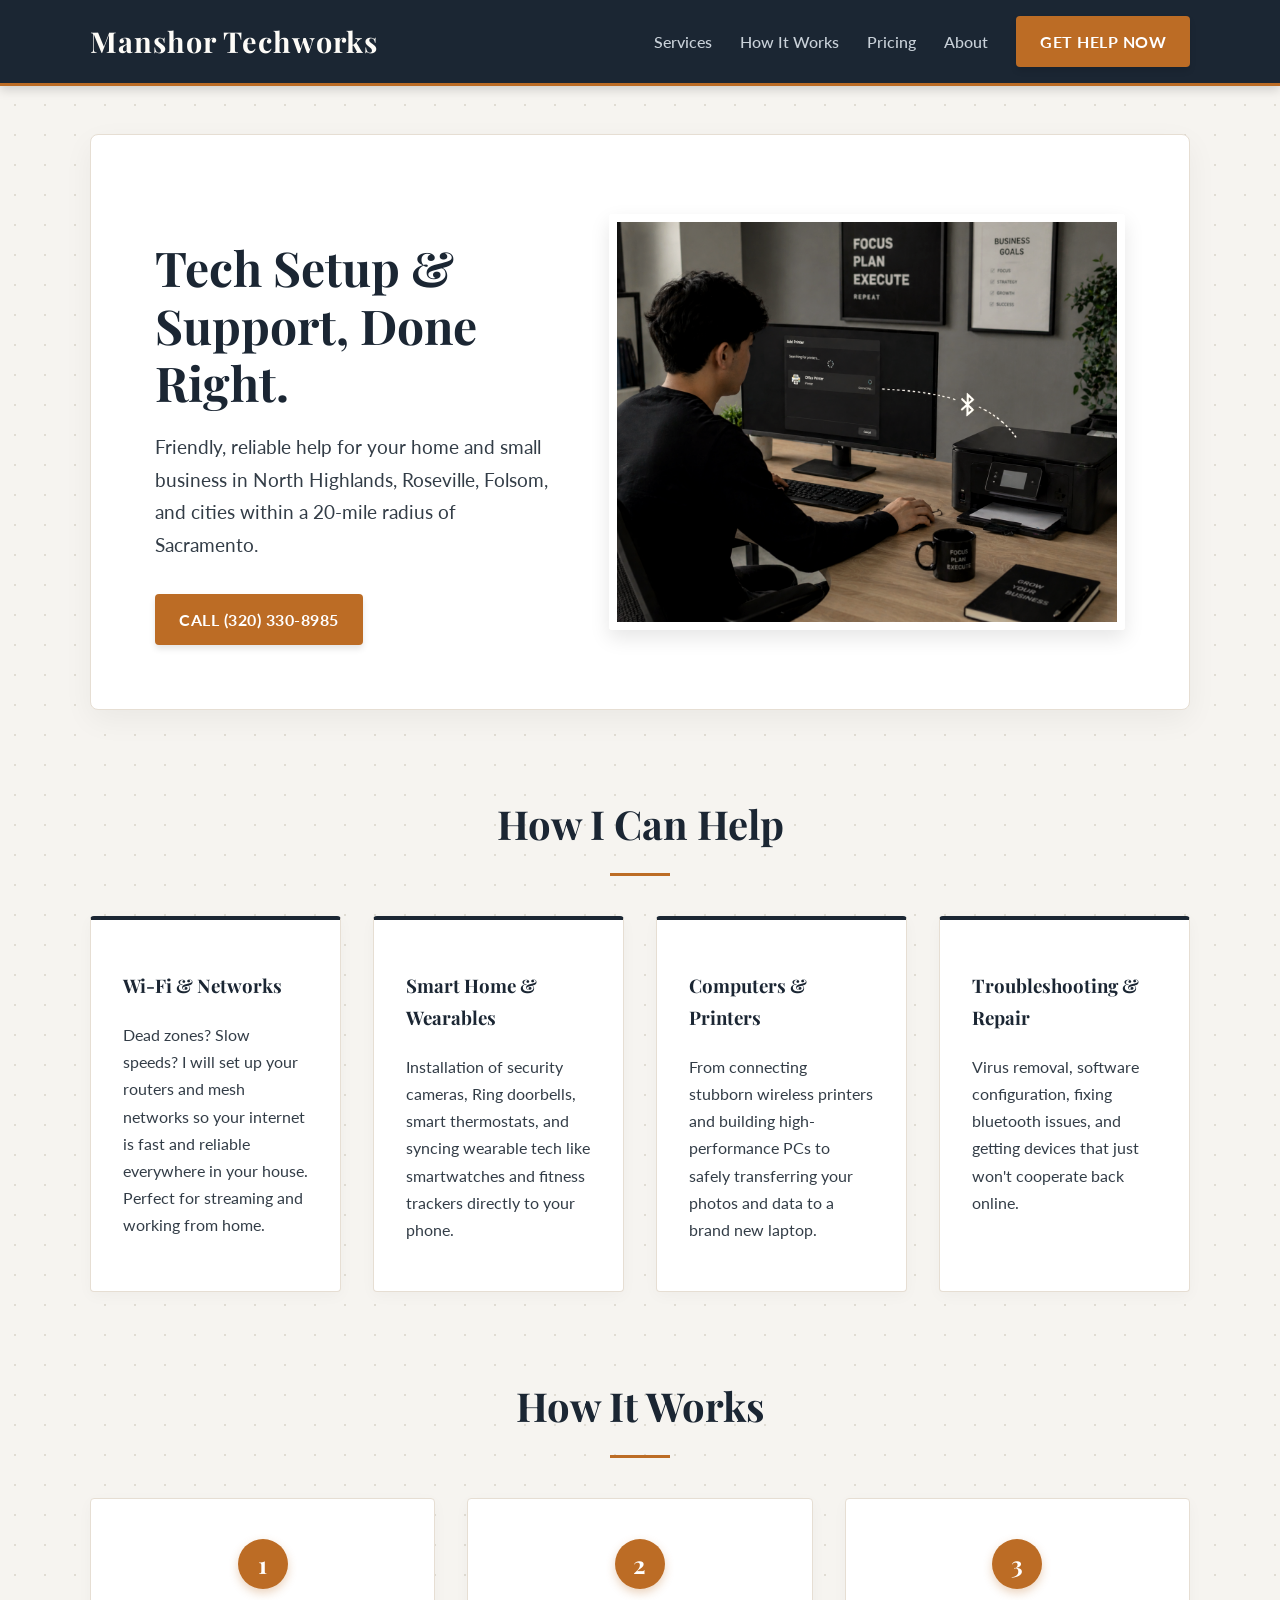
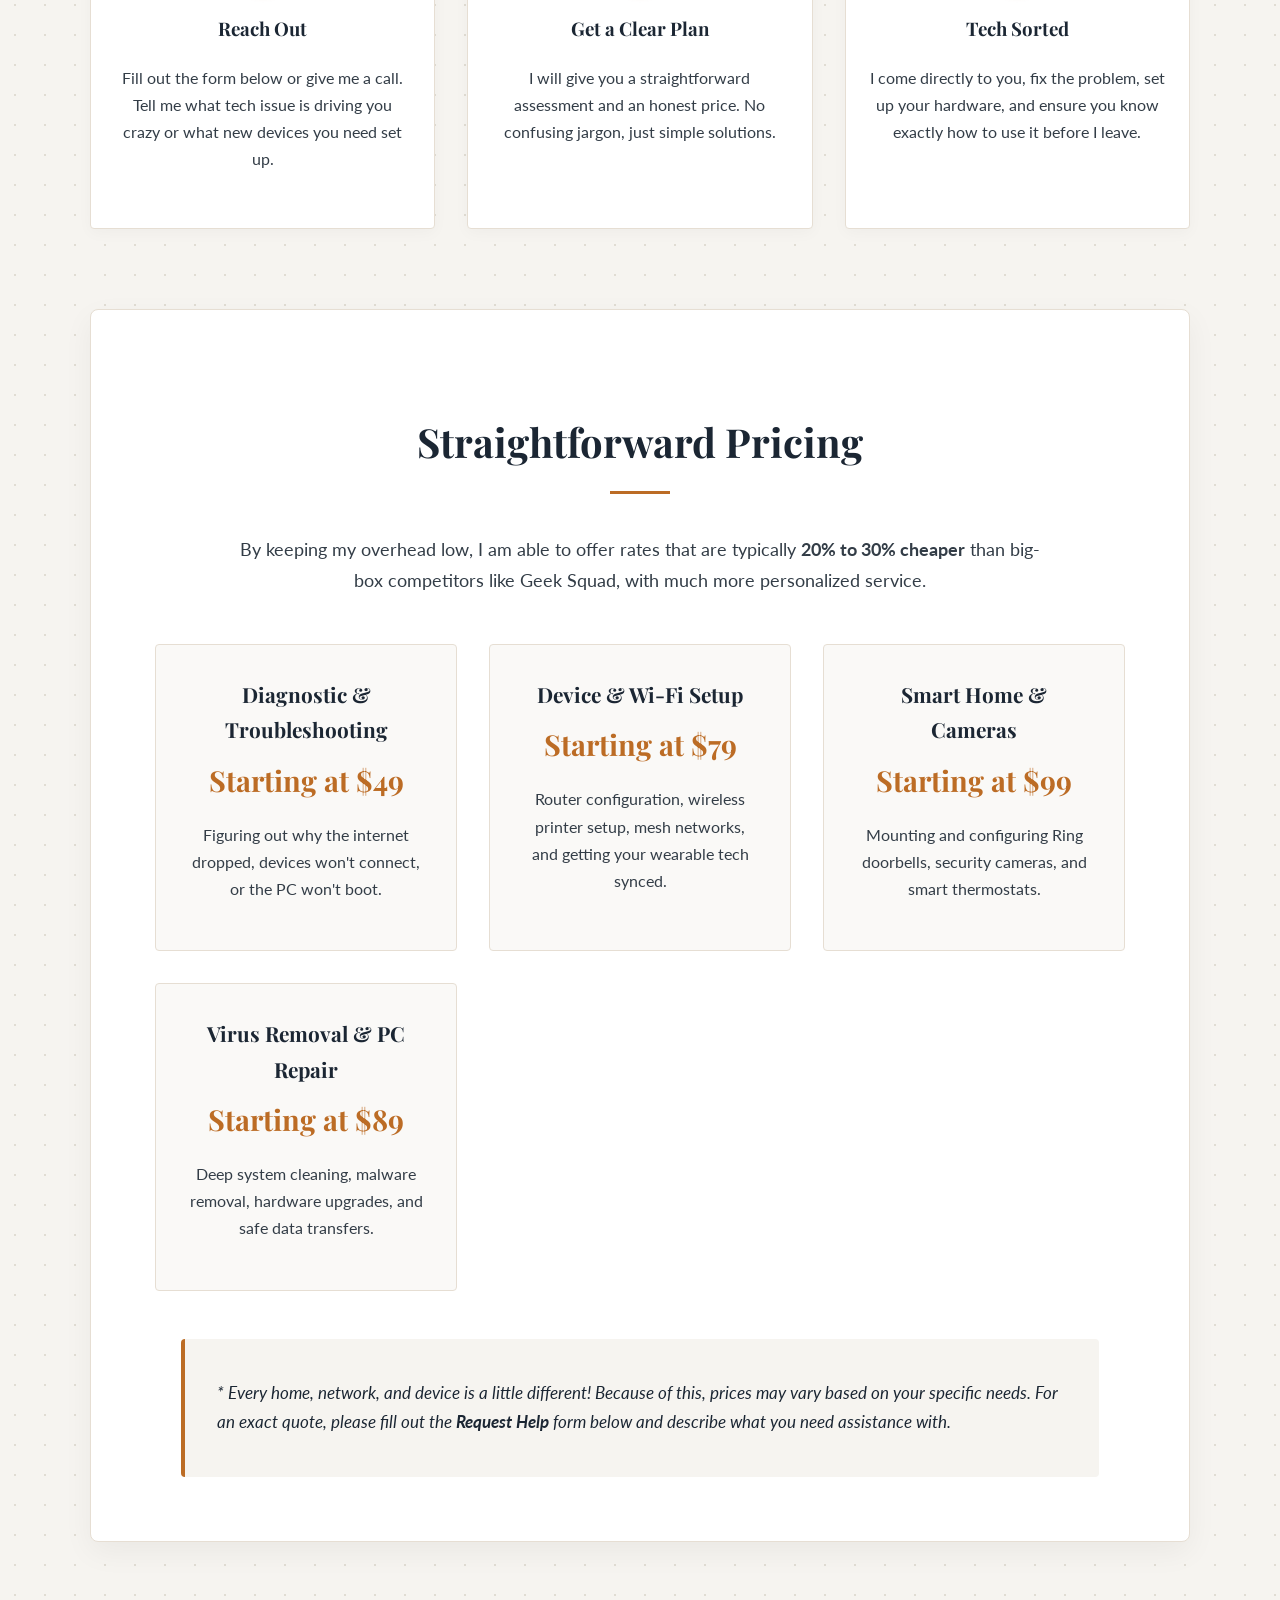
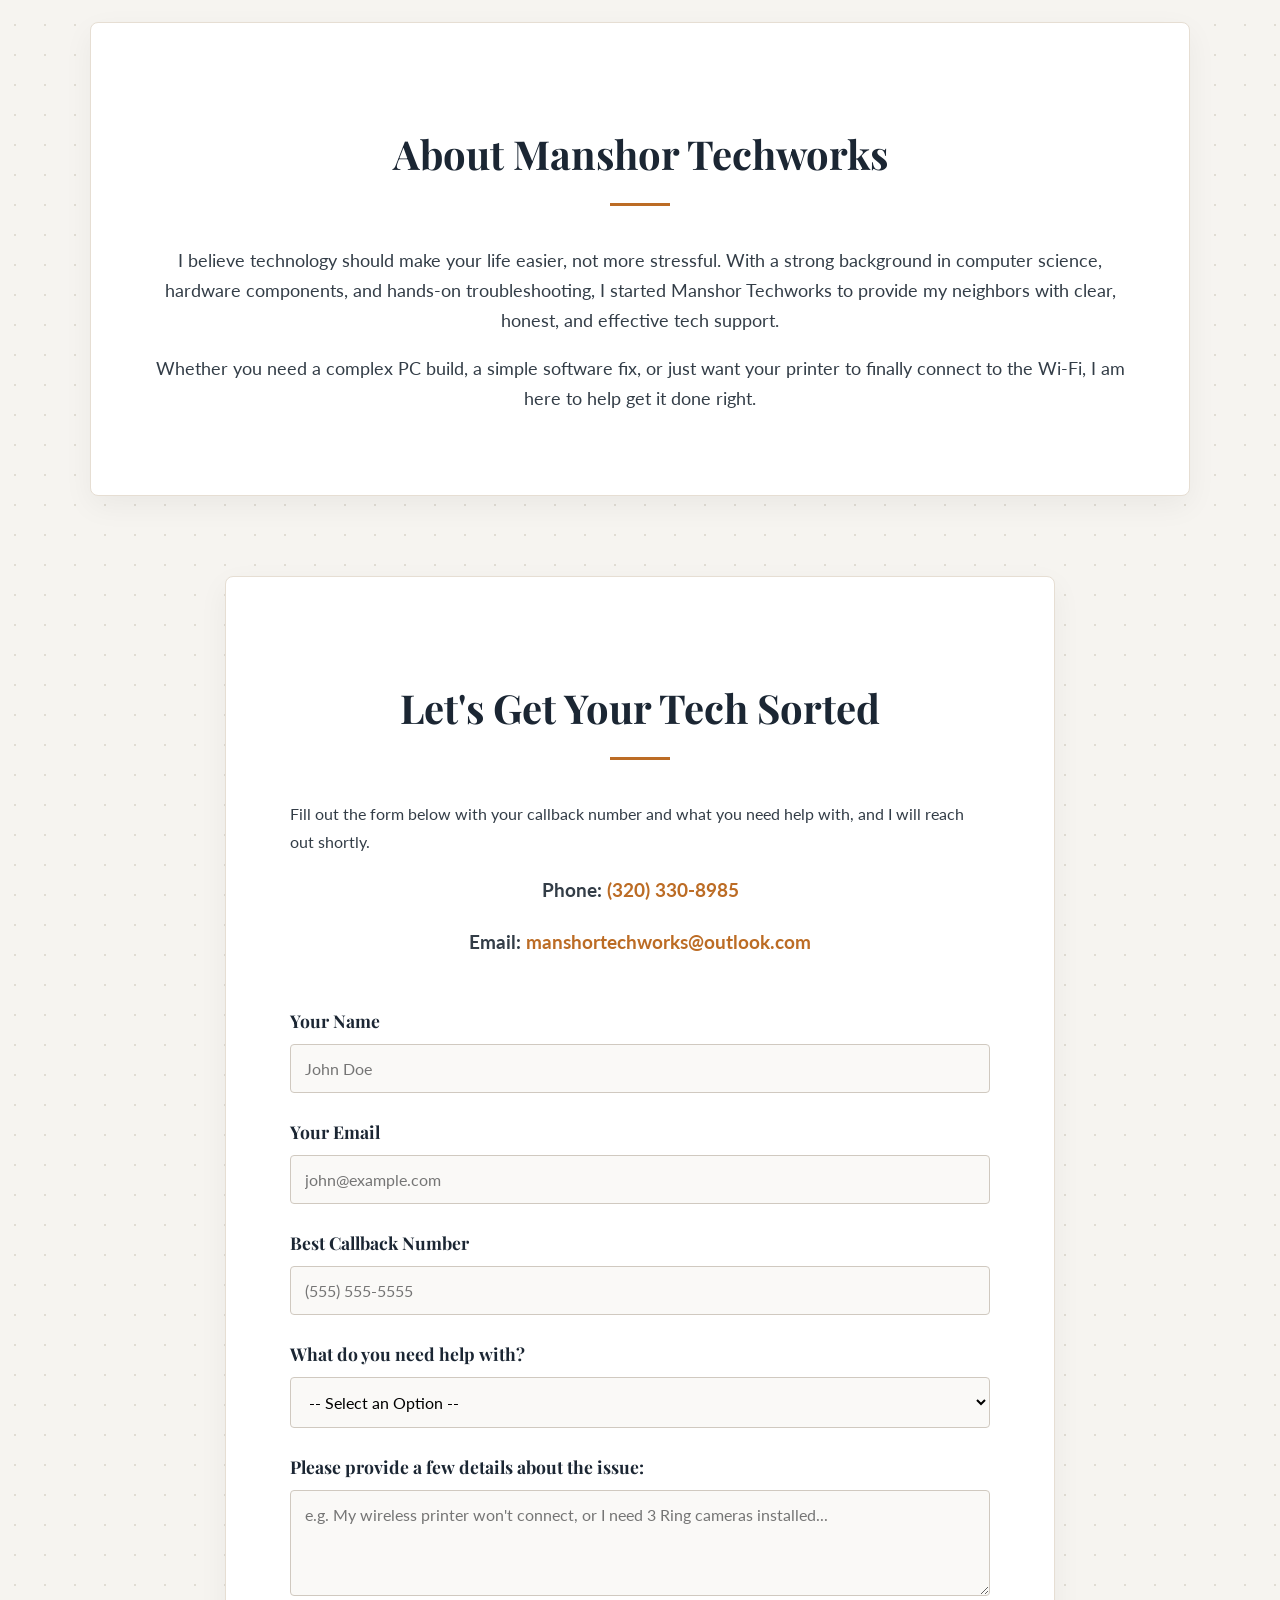
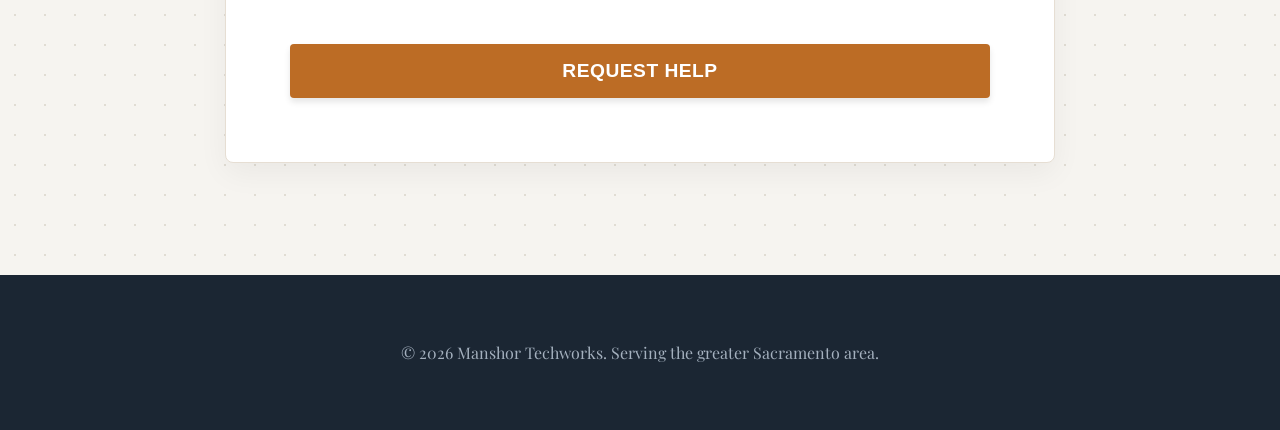
==== index.html @ 63822e74 "Update index.html vercel analytics" ====
<!DOCTYPE html>
<html lang="en">
<head>
    <meta charset="UTF-8">
    <meta name="viewport" content="width=device-width, initial-scale=1.0">
    <title>Manshor Techworks | Sacramento & Roseville Tech Services</title>
    <link rel="icon" type="image/png" href="favicon.png">
    <script>
  window.va = window.va || function () { (window.vaq = window.vaq || []).push(arguments); };
</script>
<script defer src="/_vercel/insights/script.js"></script>
    <meta name="description" content="Friendly, reliable tech support in North Highlands, Roseville, Folsom, and within 20 miles of Sacramento. Affordable Wi-Fi, camera, printer, and PC setups.">
    <link rel="preconnect" href="https://fonts.googleapis.com">
    <link rel="preconnect" href="https://fonts.gstatic.com" crossorigin>
    <link href="https://fonts.googleapis.com/css2?family=Playfair+Display:wght@600;700&family=Lato:wght@400;700&display=swap" rel="stylesheet">
    <link rel="stylesheet" href="styles.css">
</head>
<body>
    <header>
        <div class="header-container">
            <h1>Manshor Techworks</h1>
            <nav>
                <a href="#services" class="nav-link">Services</a>
                <a href="#process" class="nav-link">How It Works</a>
                <a href="#pricing" class="nav-link">Pricing</a>
                <a href="#about" class="nav-link">About</a>
                <a href="#contact" class="btn-primary">Get Help Now</a>
            </nav>
        </div>
    </header>

    <main>
        <section class="hero">
            <div class="hero-content">
                <h2>Tech Setup & Support, Done Right.</h2>
                <p>Friendly, reliable help for your home and small business in North Highlands, Roseville, Folsom, and cities within a 20-mile radius of Sacramento.</p>
                <a href="tel:3203308985" class="btn-primary">Call (320) 330-8985</a>
            </div>
            <img src="hero-image.jpg" alt="Manshor Techworks" class="hero-image">
        </section>

        <section id="services" class="services">
            <h2>How I Can Help</h2>
            <div class="service-grid">
                <div class="service-card">
                    <h3>Wi-Fi & Networks</h3>
                    <p>Dead zones? Slow speeds? I will set up your routers and mesh networks so your internet is fast and reliable everywhere in your house. Perfect for streaming and working from home.</p>
                </div>
                <div class="service-card">
                    <h3>Smart Home & Wearables</h3>
                    <p>Installation of security cameras, Ring doorbells, smart thermostats, and syncing wearable tech like smartwatches and fitness trackers directly to your phone.</p>
                </div>
                <div class="service-card">
                    <h3>Computers & Printers</h3>
                    <p>From connecting stubborn wireless printers and building high-performance PCs to safely transferring your photos and data to a brand new laptop.</p>
                </div>
                <div class="service-card">
                    <h3>Troubleshooting & Repair</h3>
                    <p>Virus removal, software configuration, fixing bluetooth issues, and getting devices that just won't cooperate back online.</p>
                </div>
            </div>
        </section>

        <section id="process" class="process-section">
            <h2>How It Works</h2>
            <div class="process-steps">
                <div class="step">
                    <div class="step-number">1</div>
                    <h3>Reach Out</h3>
                    <p>Fill out the form below or give me a call. Tell me what tech issue is driving you crazy or what new devices you need set up.</p>
                </div>
                <div class="step">
                    <div class="step-number">2</div>
                    <h3>Get a Clear Plan</h3>
                    <p>I will give you a straightforward assessment and an honest price. No confusing jargon, just simple solutions.</p>
                </div>
                <div class="step">
                    <div class="step-number">3</div>
                    <h3>Tech Sorted</h3>
                    <p>I come directly to you, fix the problem, set up your hardware, and ensure you know exactly how to use it before I leave.</p>
                </div>
            </div>
        </section>

        <section id="pricing" class="pricing">
            <h2>Straightforward Pricing</h2>
            <p class="pricing-intro">By keeping my overhead low, I am able to offer rates that are typically <strong>20% to 30% cheaper</strong> than big-box competitors like Geek Squad, with much more personalized service.</p>
            
            <div class="pricing-grid">
                <div class="price-card">
                    <h3>Diagnostic & Troubleshooting</h3>
                    <div class="price">Starting at $49</div>
                    <p>Figuring out why the internet dropped, devices won't connect, or the PC won't boot.</p>
                </div>
                <div class="price-card">
                    <h3>Device & Wi-Fi Setup</h3>
                    <div class="price">Starting at $79</div>
                    <p>Router configuration, wireless printer setup, mesh networks, and getting your wearable tech synced.</p>
                </div>
                <div class="price-card">
                    <h3>Smart Home & Cameras</h3>
                    <div class="price">Starting at $99</div>
                    <p>Mounting and configuring Ring doorbells, security cameras, and smart thermostats.</p>
                </div>
                <div class="price-card">
                    <h3>Virus Removal & PC Repair</h3>
                    <div class="price">Starting at $89</div>
                    <p>Deep system cleaning, malware removal, hardware upgrades, and safe data transfers.</p>
                </div>
            </div>

            <div class="pricing-disclaimer">
                <p><em>* Every home, network, and device is a little different! Because of this, prices may vary based on your specific needs. For an exact quote, please fill out the <strong>Request Help</strong> form below and describe what you need assistance with.</em></p>
            </div>
        </section>

        <section id="about" class="about">
            <h2>About Manshor Techworks</h2>
            <p>I believe technology should make your life easier, not more stressful. With a strong background in computer science, hardware components, and hands-on troubleshooting, I started Manshor Techworks to provide my neighbors with clear, honest, and effective tech support.</p>
            <p>Whether you need a complex PC build, a simple software fix, or just want your printer to finally connect to the Wi-Fi, I am here to help get it done right.</p>
        </section>

        <section id="contact" class="contact">
            <h2>Let's Get Your Tech Sorted</h2>
            <p>Fill out the form below with your callback number and what you need help with, and I will reach out shortly.</p>
            
            <div class="contact-info">
                <p><strong>Phone:</strong> <a href="tel:3203308985">(320) 330-8985</a></p>
                <p><strong>Email:</strong> <a href="mailto:manshortechworks@outlook.com">manshortechworks@outlook.com</a></p>
            </div>

            <form action="https://formspree.io/f/xwvajpvo" method="POST" class="contact-form">
                <input type="hidden" name="_next" value="https://manshortechworks.it.com">
                
                <div class="form-group">
                    <label for="name">Your Name</label>
                    <input type="text" id="name" name="name" placeholder="John Doe" required>
                </div>

                <div class="form-group">
                    <label for="email">Your Email</label>
                    <input type="email" id="email" name="email" placeholder="john@example.com" required>
                </div>

                <div class="form-group">
                    <label for="phone">Best Callback Number</label>
                    <input type="tel" id="phone" name="phone" placeholder="(555) 555-5555" required>
                </div>

                <div class="form-group">
                    <label for="service_type">What do you need help with?</label>
                    <select id="service_type" name="service_type" required>
                        <option value="">-- Select an Option --</option>
                        <option value="WiFi / Networking">Wi-Fi & Networking</option>
                        <option value="Printers / Devices">Printers & Wearable Devices</option>
                        <option value="Cameras / Smart Home">Cameras & Smart Home</option>
                        <option value="Computer Setup / Build">Computer Setup & PC Building</option>
                        <option value="Virus / Troubleshooting">Virus Removal & Troubleshooting</option>
                        <option value="Other">Other</option>
                    </select>
                </div>

                <div class="form-group">
                    <label for="message">Please provide a few details about the issue:</label>
                    <textarea id="message" name="message" rows="4" placeholder="e.g. My wireless printer won't connect, or I need 3 Ring cameras installed..." required></textarea>
                </div>

                <button type="submit" class="btn-primary">Request Help</button>
            </form>
        </section>
    </main>

    <footer>
        <p>&copy; 2026 Manshor Techworks. Serving the greater Sacramento area.</p>
    </footer>
</body>
</html>
---- styles.css ----
/* Vintage & Stylish Base Variables */
:root {
    --bg-color: #f6f4f0; /* Warm vintage paper background */
    --text-main: #333d47; /* Deep charcoal text */
    --text-dark: #1b2633; /* Dark vintage navy for headings */
    --accent: #bc6c25; /* Classic copper/rust accent */
    --accent-hover: #9c581c;
    --card-bg: #ffffff;
    --border-color: #e6ded3;
}

body {
    font-family: 'Lato', sans-serif;
    line-height: 1.7;
    margin: 0;
    padding: 0;
    background-color: var(--bg-color);
    color: var(--text-main);
    background-image: radial-gradient(#e0dcd3 1px, transparent 1px);
    background-size: 30px 30px; /* Subtle vintage texture */
}

h1, h2, h3 { 
    font-family: 'Playfair Display', serif; 
    color: var(--text-dark); 
    font-weight: 700;
}

/* Header & Navigation */
header {
    background-color: var(--text-dark);
    box-shadow: 0 4px 10px rgba(0,0,0,0.15);
    padding: 1rem 0;
    position: sticky;
    top: 0;
    z-index: 100;
    border-bottom: 3px solid var(--accent);
}

.header-container {
    max-width: 1100px;
    margin: 0 auto;
    padding: 0 1.5rem;
    display: flex;
    justify-content: space-between;
    align-items: center;
}

header h1 {
    margin: 0;
    font-size: 1.8rem;
    color: #fdfbf7;
    letter-spacing: 1px;
}

.nav-link {
    text-decoration: none;
    color: #c9d1d9;
    margin-right: 1.5rem;
    font-weight: 500;
    transition: color 0.3s;
}

.nav-link:hover { color: var(--accent); }

/* Buttons */
.btn-primary {
    display: inline-block;
    background-color: var(--accent);
    color: #ffffff;
    padding: 12px 24px;
    text-decoration: none;
    border-radius: 4px;
    font-weight: 700;
    border: none;
    cursor: pointer;
    font-size: 1rem;
    transition: all 0.3s ease;
    text-transform: uppercase;
    letter-spacing: 0.5px;
    box-shadow: 0 4px 6px rgba(0,0,0,0.1);
}

.btn-primary:hover { 
    background-color: var(--accent-hover); 
    transform: translateY(-2px);
    box-shadow: 0 6px 12px rgba(0,0,0,0.15);
}

/* Main Layout */
main {
    max-width: 1100px;
    margin: 0 auto;
    padding: 3rem 1.5rem;
}

section { margin-bottom: 5rem; }

h2 {
    font-size: 2.5rem;
    text-align: center;
    margin-bottom: 2.5rem;
    position: relative;
}

h2::after {
    content: '';
    display: block;
    width: 60px;
    height: 3px;
    background: var(--accent);
    margin: 15px auto 0;
}

/* Hero Section */
.hero {
    display: flex;
    align-items: center;
    gap: 3rem;
    background: var(--card-bg);
    padding: 4rem;
    border-radius: 8px;
    box-shadow: 0 10px 30px rgba(0,0,0,0.05);
    border: 1px solid var(--border-color);
}

.hero-content { flex: 1; }

.hero-content h2 {
    text-align: left;
    font-size: 3rem;
    margin-bottom: 1rem;
    line-height: 1.2;
}

.hero-content h2::after { display: none; }

.hero-content p {
    font-size: 1.2rem;
    margin-bottom: 2rem;
}

.hero-image {
    flex: 1;
    width: 100%;
    height: 400px;
    border-radius: 4px;
    object-fit: cover;
    object-position: center;
    filter: sepia(0.15) contrast(1.05); /* Vintage photo filter */
    border: 8px solid #fff;
    box-shadow: 0 8px 20px rgba(0,0,0,0.1);
}

/* Services Grid */
.service-grid {
    display: grid;
    grid-template-columns: repeat(auto-fit, minmax(240px, 1fr));
    gap: 2rem;
}

.service-card {
    background: var(--card-bg);
    padding: 2rem;
    border-radius: 4px;
    box-shadow: 0 4px 15px rgba(0,0,0,0.03);
    border: 1px solid var(--border-color);
    border-top: 4px solid var(--text-dark);
    transition: transform 0.3s ease;
}

.service-card:hover { transform: translateY(-5px); }

/* Process Section */
.process-steps {
    display: flex;
    gap: 2rem;
    text-align: center;
}

.step {
    flex: 1;
    background: var(--card-bg);
    padding: 2.5rem 1.5rem;
    border-radius: 4px;
    box-shadow: 0 4px 15px rgba(0,0,0,0.03);
    border: 1px solid var(--border-color);
}

.step-number {
    background-color: var(--accent);
    color: white;
    width: 50px;
    height: 50px;
    border-radius: 50%;
    display: flex;
    align-items: center;
    justify-content: center;
    font-size: 1.5rem;
    font-family: 'Playfair Display', serif;
    font-weight: bold;
    margin: 0 auto 1.5rem auto;
    box-shadow: 0 4px 10px rgba(188, 108, 37, 0.3);
}

/* Pricing Section */
.pricing {
    background: var(--card-bg);
    padding: 4rem;
    border-radius: 8px;
    box-shadow: 0 10px 30px rgba(0,0,0,0.05);
    border: 1px solid var(--border-color);
}

.pricing-intro {
    text-align: center;
    font-size: 1.15rem;
    max-width: 800px;
    margin: 0 auto 3rem auto;
    color: var(--text-main);
}

.pricing-grid {
    display: grid;
    grid-template-columns: repeat(auto-fit, minmax(220px, 1fr));
    gap: 2rem;
    margin-bottom: 3rem;
}

.price-card {
    background: #faf9f7;
    padding: 2rem;
    border-radius: 4px;
    text-align: center;
    border: 1px solid var(--border-color);
    transition: transform 0.3s ease;
}

.price-card:hover {
    transform: translateY(-5px);
    border-color: var(--accent);
}

.price-card h3 {
    font-size: 1.3rem;
    margin-top: 0;
    margin-bottom: 0.5rem;
}

.price {
    font-size: 1.8rem;
    color: var(--accent);
    font-weight: 700;
    font-family: 'Playfair Display', serif;
    margin-bottom: 1rem;
}

.pricing-disclaimer {
    background-color: #f6f4f0;
    padding: 1.5rem 2rem;
    border-radius: 4px;
    border-left: 4px solid var(--accent);
    font-size: 1.05rem;
    color: var(--text-dark);
    margin: 0 auto;
    max-width: 850px;
}

/* About Section */
.about {
    background: var(--card-bg);
    padding: 4rem;
    border-radius: 8px;
    text-align: center;
    box-shadow: 0 10px 30px rgba(0,0,0,0.05);
    border: 1px solid var(--border-color);
    font-size: 1.1rem;
}

/* Contact Section & Form */
.contact {
    max-width: 700px;
    margin: 0 auto 4rem auto;
    background: var(--card-bg);
    padding: 4rem;
    border-radius: 8px;
    box-shadow: 0 10px 30px rgba(0,0,0,0.05);
    border: 1px solid var(--border-color);
}

.contact-info {
    text-align: center;
    margin-bottom: 3rem;
    font-size: 1.2rem;
}

.contact-info a {
    color: var(--accent);
    text-decoration: none;
    font-weight: bold;
}

.contact-form {
    display: flex;
    flex-direction: column;
    gap: 1.5rem;
}

.form-group {
    display: flex;
    flex-direction: column;
    gap: 0.5rem;
}

label { 
    font-weight: 700; 
    color: var(--text-dark);
    font-family: 'Playfair Display', serif;
    font-size: 1.1rem;
}

input, select, textarea {
    width: 100%;
    padding: 14px;
    border: 1px solid #d0c9c0;
    border-radius: 4px;
    font-family: 'Lato', sans-serif;
    font-size: 1rem;
    box-sizing: border-box;
    background-color: #faf9f7;
    transition: all 0.3s ease;
}

input:focus, select:focus, textarea:focus {
    outline: none;
    border-color: var(--accent);
    background-color: #ffffff;
    box-shadow: 0 0 0 3px rgba(188, 108, 37, 0.1);
}

button[type="submit"] {
    margin-top: 1.5rem;
    width: 100%;
    font-size: 1.2rem;
    padding: 16px;
}

/* Footer */
footer {
    text-align: center;
    padding: 3rem;
    background-color: var(--text-dark);
    color: #a4b0be;
    font-family: 'Playfair Display', serif;
}

/* Mobile Responsiveness - Perfect for Phones */
@media (max-width: 768px) {
    .header-container { flex-direction: column; gap: 1rem; }
    nav { display: flex; flex-wrap: wrap; justify-content: center; gap: 1rem; }
    .nav-link { margin-right: 0; }
    
    .hero { flex-direction: column; text-align: center; padding: 2rem; }
    .hero-content h2 { text-align: center; font-size: 2.2rem; }
    .hero-image { height: 250px; }
    
    .process-steps { flex-direction: column; }
    
    .pricing, .about, .contact { padding: 2rem 1.5rem; }
    h2 { font-size: 2rem; }
}
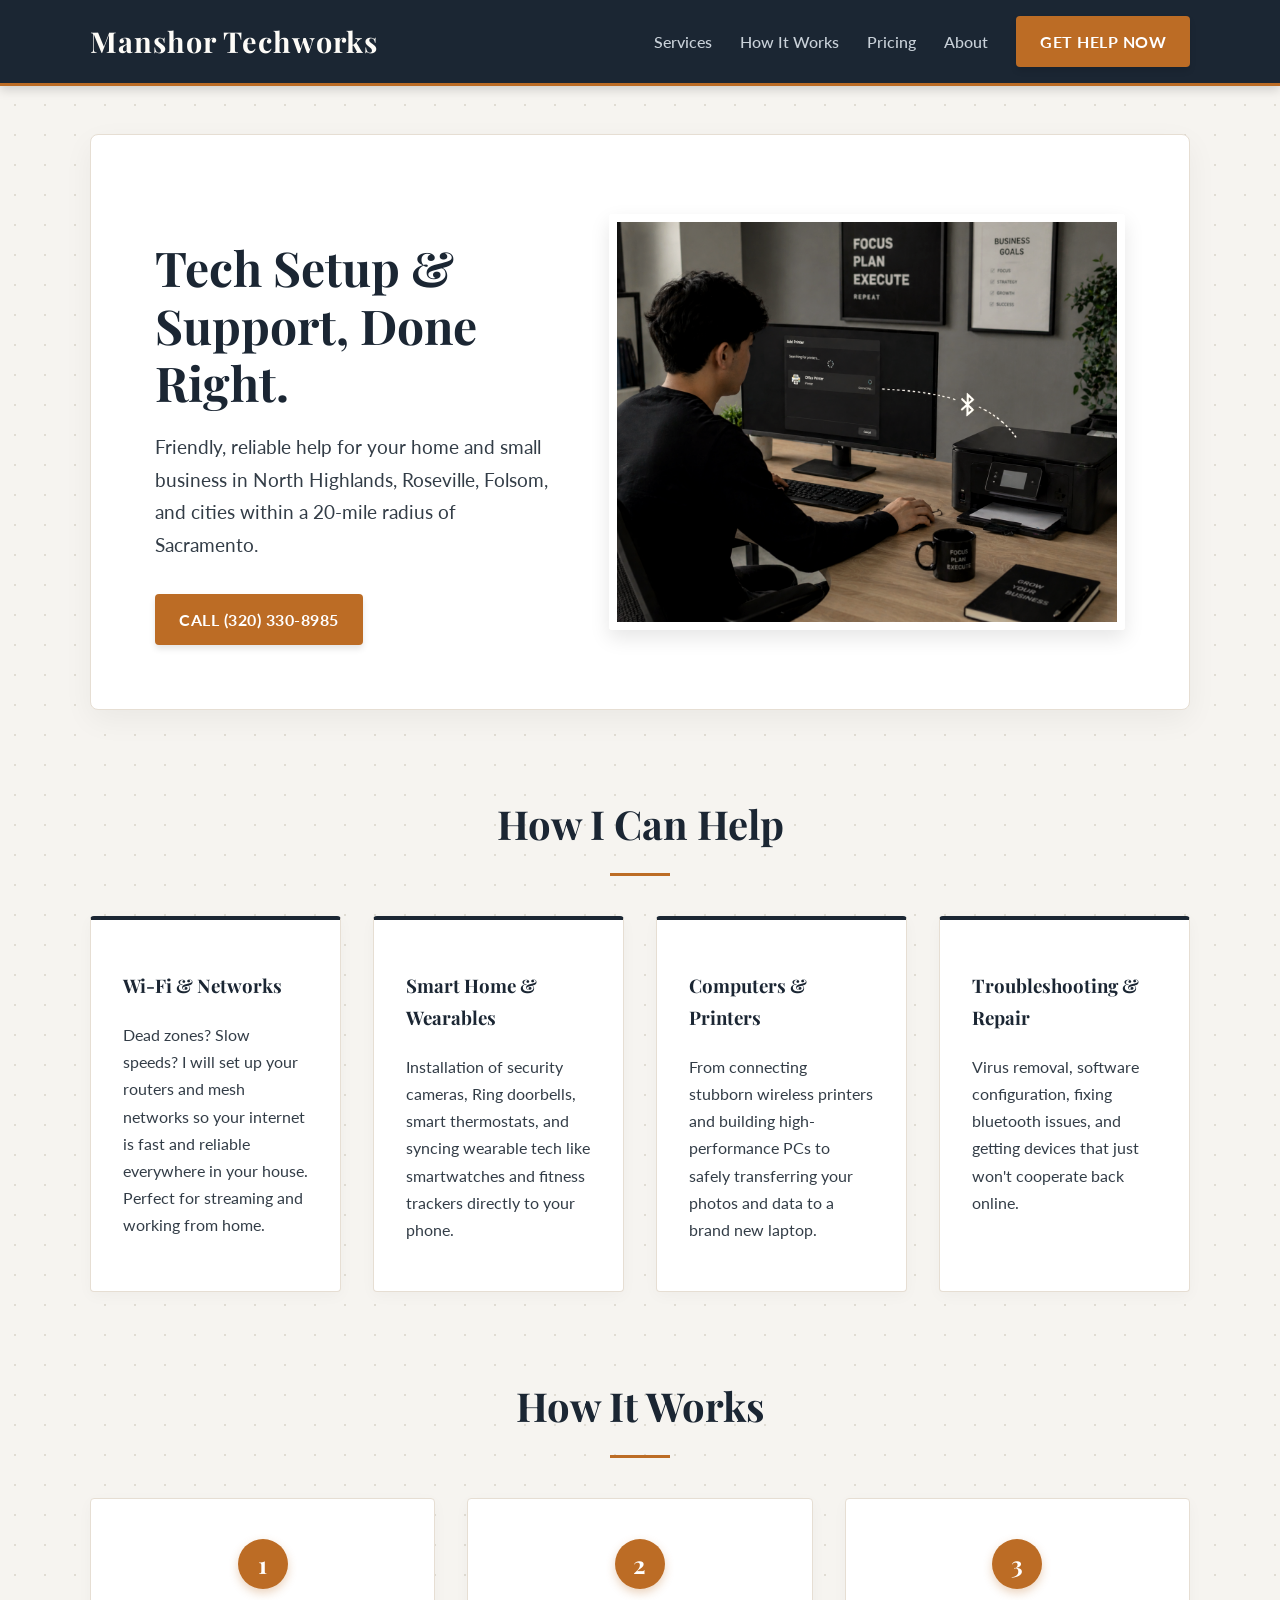
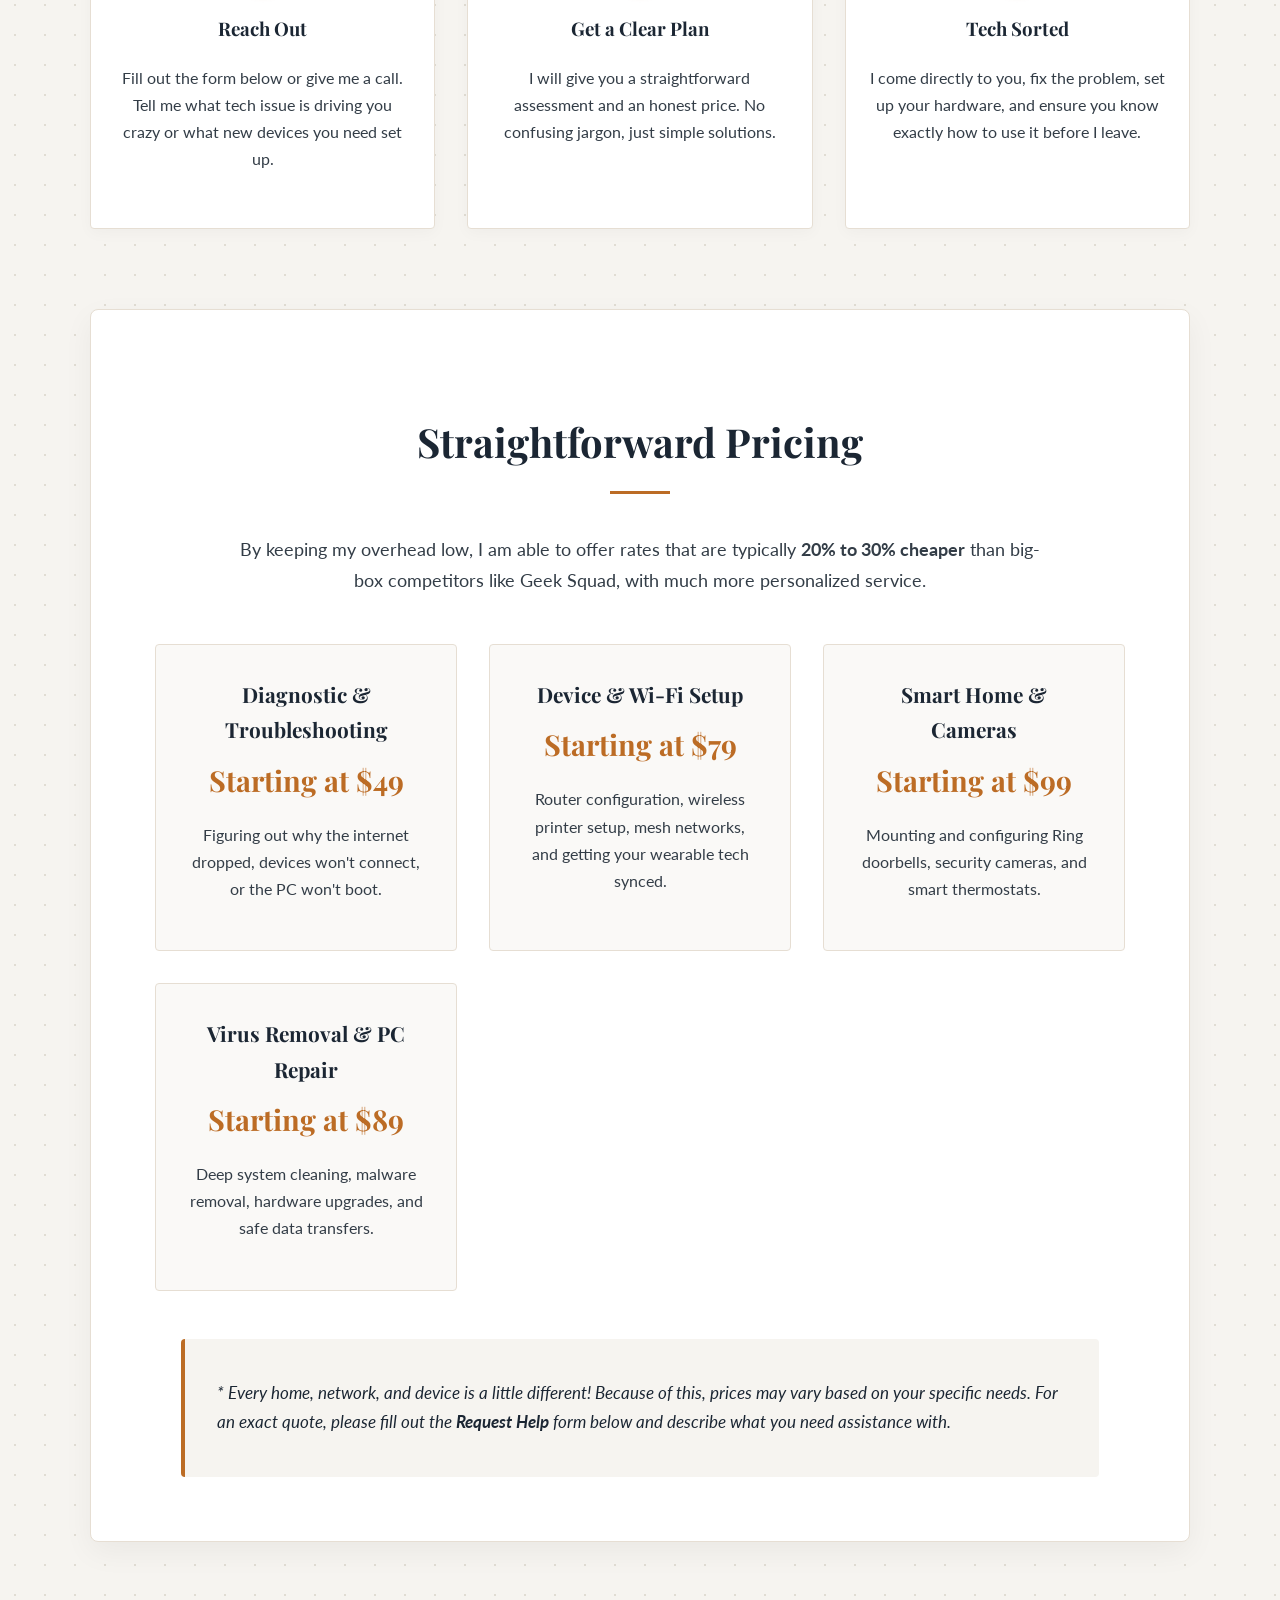
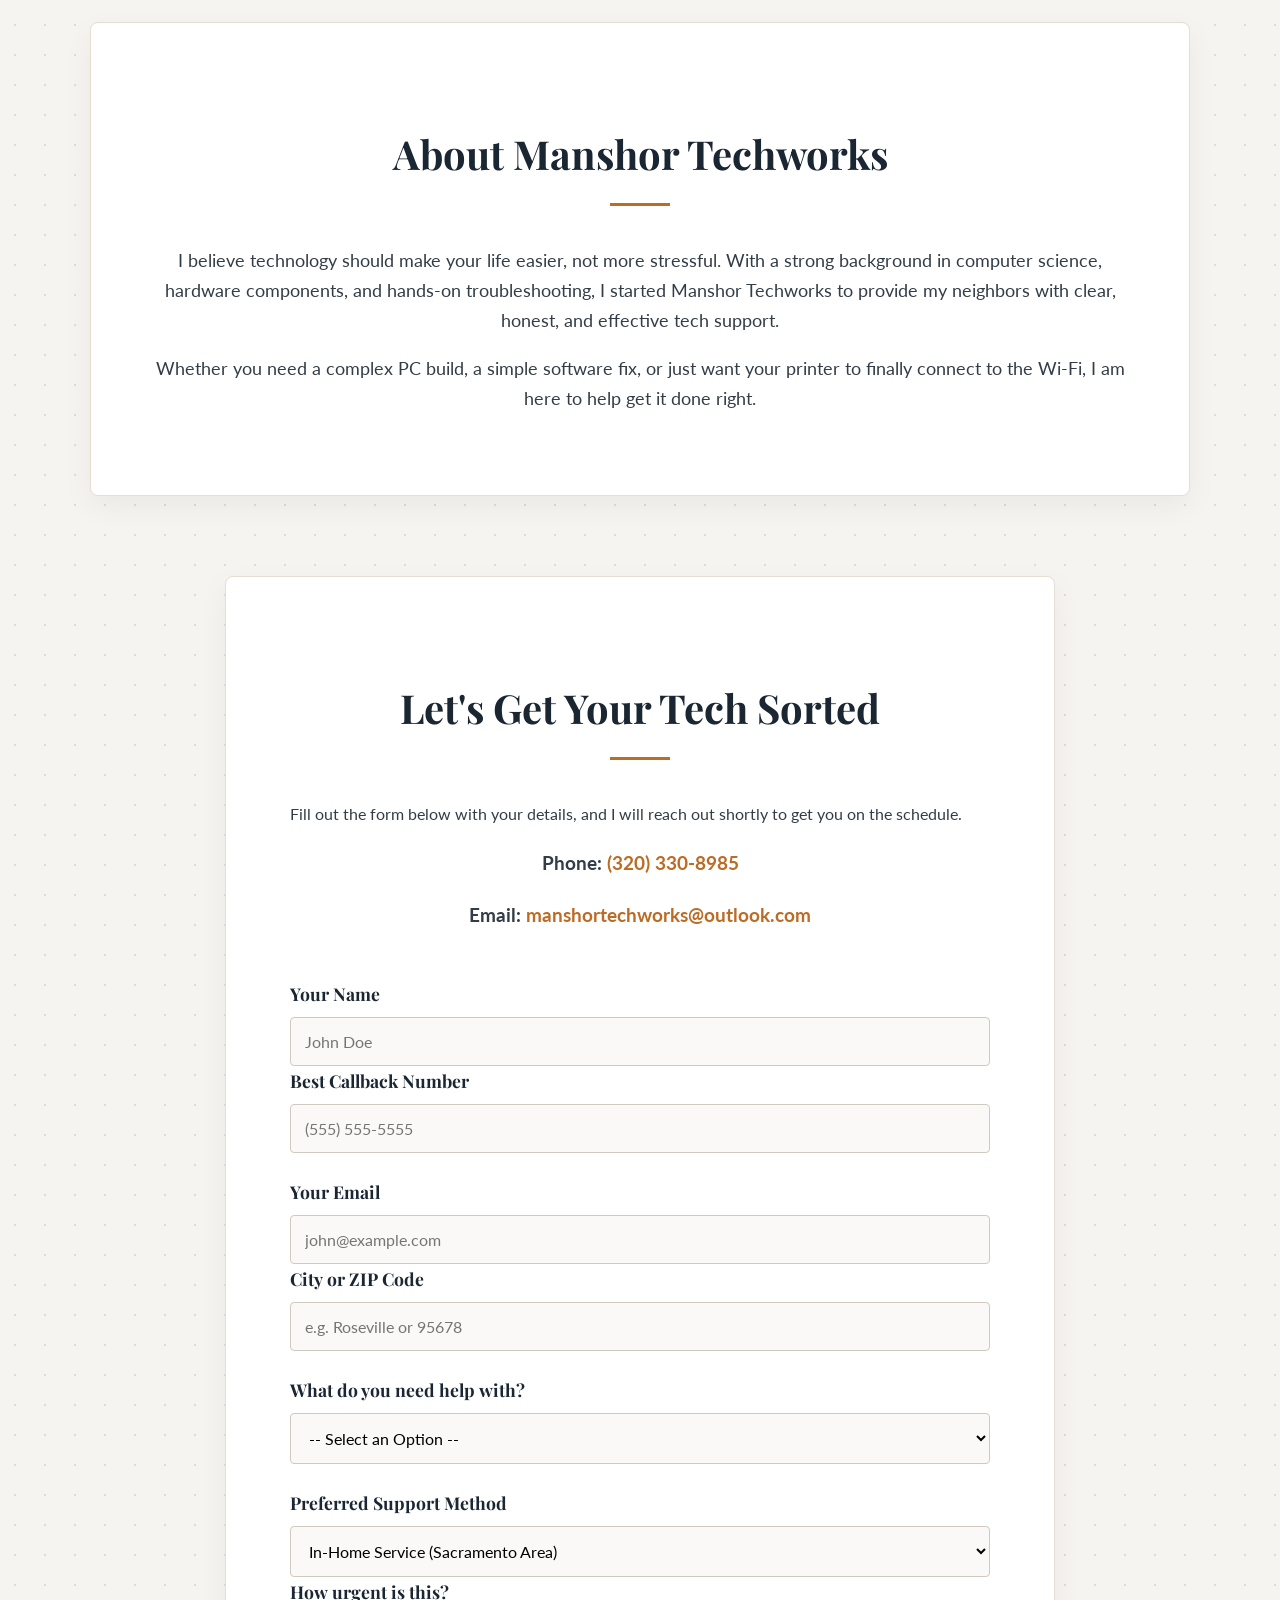
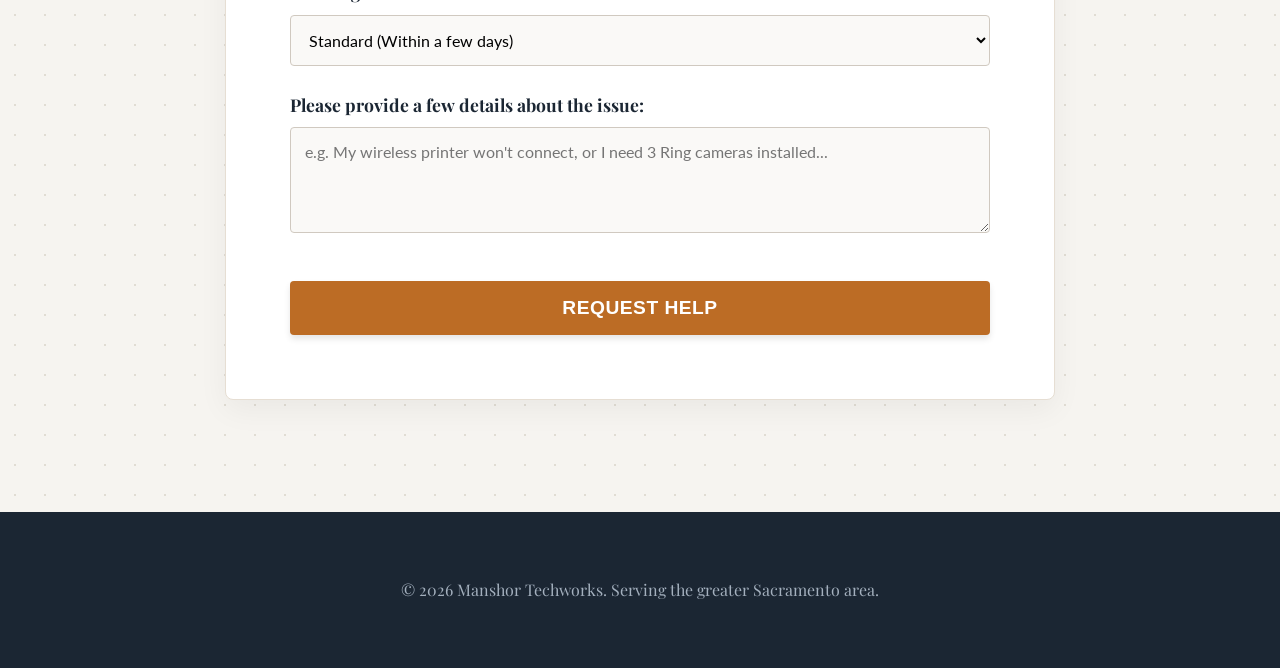
==== commit 780218a3: "Update index.html changes in the form" ====
--- a/index.html
+++ b/index.html
@@ -5,10 +5,12 @@
     <meta name="viewport" content="width=device-width, initial-scale=1.0">
     <title>Manshor Techworks | Sacramento & Roseville Tech Services</title>
     <link rel="icon" type="image/png" href="favicon.png">
+    
     <script>
-  window.va = window.va || function () { (window.vaq = window.vaq || []).push(arguments); };
-</script>
-<script defer src="/_vercel/insights/script.js"></script>
+      window.va = window.va || function () { (window.vaq = window.vaq || []).push(arguments); };
+    </script>
+    <script defer src="/_vercel/insights/script.js"></script>
+    
     <meta name="description" content="Friendly, reliable tech support in North Highlands, Roseville, Folsom, and within 20 miles of Sacramento. Affordable Wi-Fi, camera, printer, and PC setups.">
     <link rel="preconnect" href="https://fonts.googleapis.com">
     <link rel="preconnect" href="https://fonts.gstatic.com" crossorigin>
@@ -122,7 +124,7 @@
 
         <section id="contact" class="contact">
             <h2>Let's Get Your Tech Sorted</h2>
-            <p>Fill out the form below with your callback number and what you need help with, and I will reach out shortly.</p>
+            <p>Fill out the form below with your details, and I will reach out shortly to get you on the schedule.</p>
             
             <div class="contact-info">
                 <p><strong>Phone:</strong> <a href="tel:3203308985">(320) 330-8985</a></p>
@@ -132,19 +134,26 @@
             <form action="https://formspree.io/f/xwvajpvo" method="POST" class="contact-form">
                 <input type="hidden" name="_next" value="https://manshortechworks.it.com">
                 
-                <div class="form-group">
-                    <label for="name">Your Name</label>
-                    <input type="text" id="name" name="name" placeholder="John Doe" required>
-                </div>
-
-                <div class="form-group">
-                    <label for="email">Your Email</label>
-                    <input type="email" id="email" name="email" placeholder="john@example.com" required>
-                </div>
-
-                <div class="form-group">
-                    <label for="phone">Best Callback Number</label>
-                    <input type="tel" id="phone" name="phone" placeholder="(555) 555-5555" required>
+                <div class="form-row">
+                    <div class="form-group half-width">
+                        <label for="name">Your Name</label>
+                        <input type="text" id="name" name="name" placeholder="John Doe" required>
+                    </div>
+                    <div class="form-group half-width">
+                        <label for="phone">Best Callback Number</label>
+                        <input type="tel" id="phone" name="phone" placeholder="(555) 555-5555" required>
+                    </div>
+                </div>
+
+                <div class="form-row">
+                    <div class="form-group half-width">
+                        <label for="email">Your Email</label>
+                        <input type="email" id="email" name="email" placeholder="john@example.com" required>
+                    </div>
+                    <div class="form-group half-width">
+                        <label for="location">City or ZIP Code</label>
+                        <input type="text" id="location" name="location" placeholder="e.g. Roseville or 95678" required>
+                    </div>
                 </div>
 
                 <div class="form-group">
@@ -160,6 +169,24 @@
                     </select>
                 </div>
 
+                <div class="form-row">
+                    <div class="form-group half-width">
+                        <label for="support_preference">Preferred Support Method</label>
+                        <select id="support_preference" name="support_preference" required>
+                            <option value="In-Home Service (Sacramento Area)">In-Home Service (Sacramento Area)</option>
+                            <option value="Remote / Online Support">Remote / Online Support</option>
+                        </select>
+                    </div>
+                    <div class="form-group half-width">
+                        <label for="urgency">How urgent is this?</label>
+                        <select id="urgency" name="urgency" required>
+                            <option value="Standard (Within a few days)">Standard (Within a few days)</option>
+                            <option value="Urgent (ASAP / Today)">Urgent (ASAP / Today)</option>
+                            <option value="Flexible (No rush)">Flexible (No rush)</option>
+                        </select>
+                    </div>
+                </div>
+
                 <div class="form-group">
                     <label for="message">Please provide a few details about the issue:</label>
                     <textarea id="message" name="message" rows="4" placeholder="e.g. My wireless printer won't connect, or I need 3 Ring cameras installed..." required></textarea>
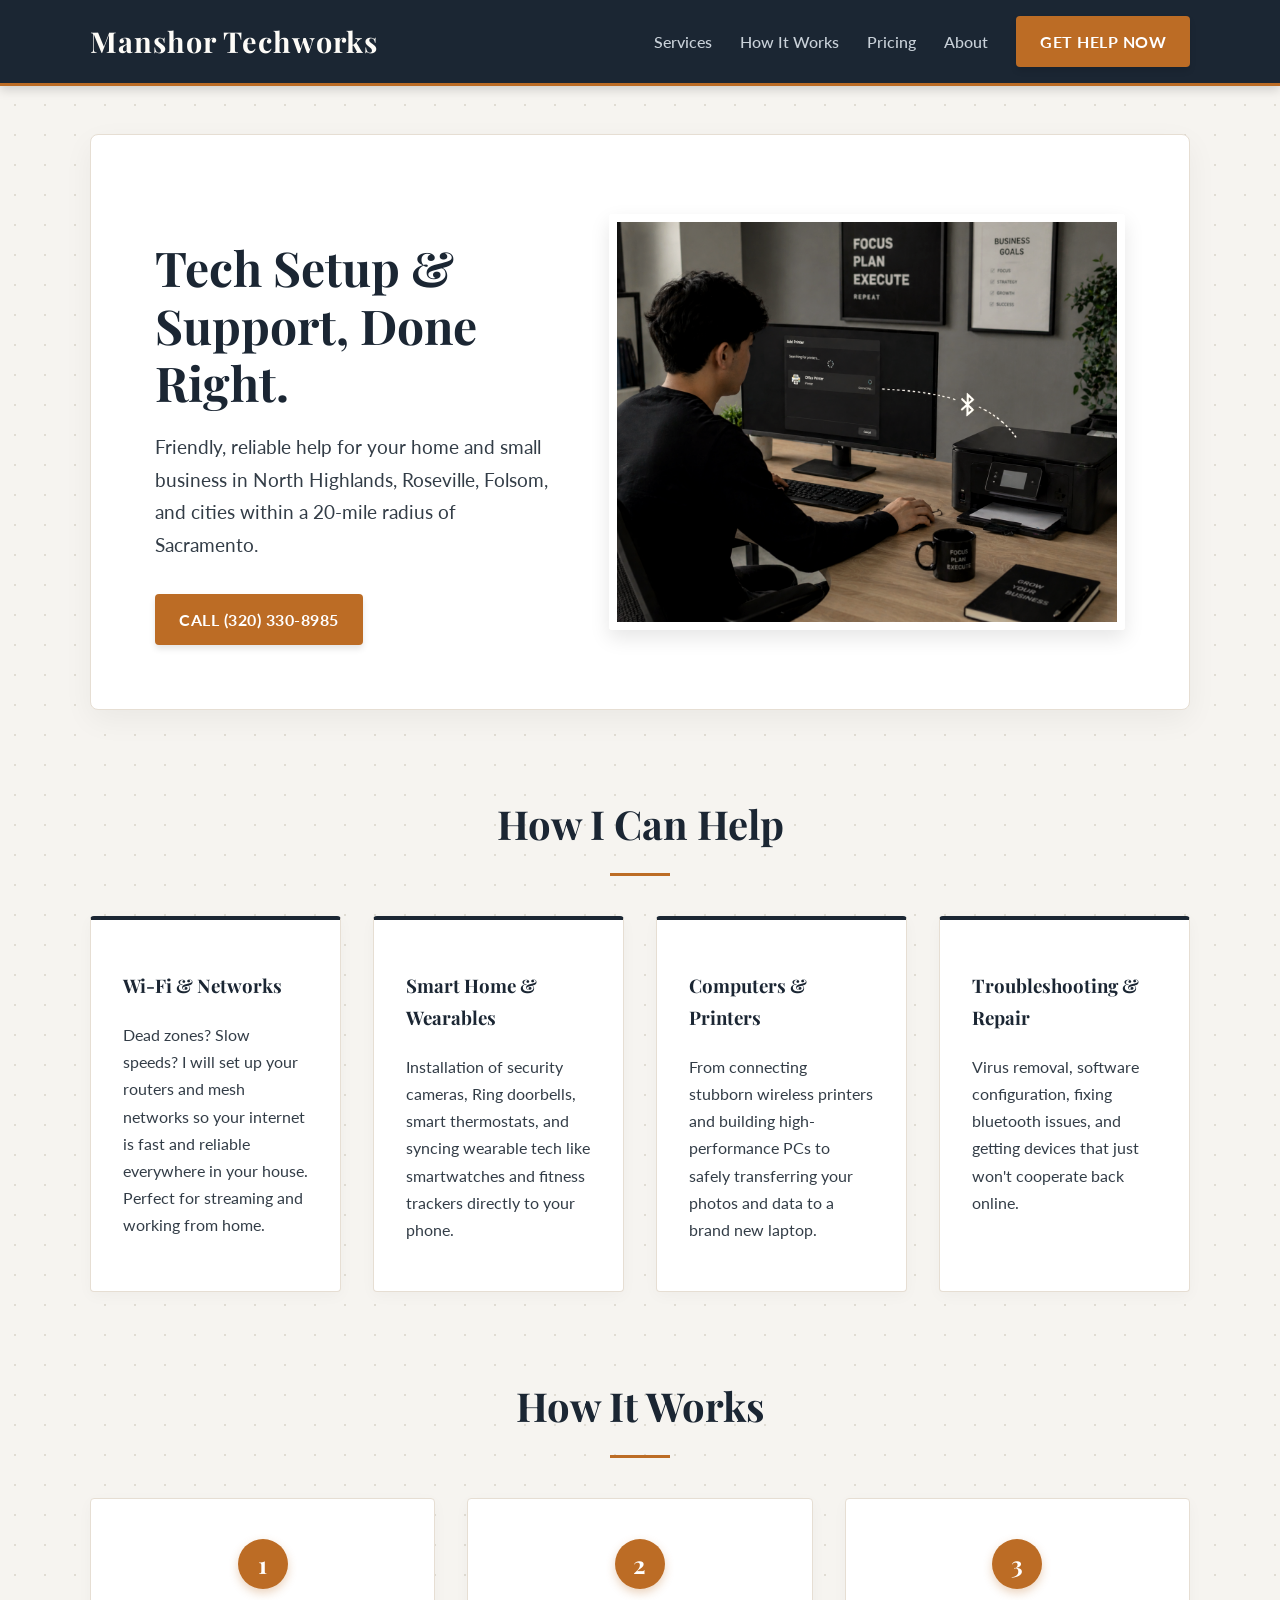
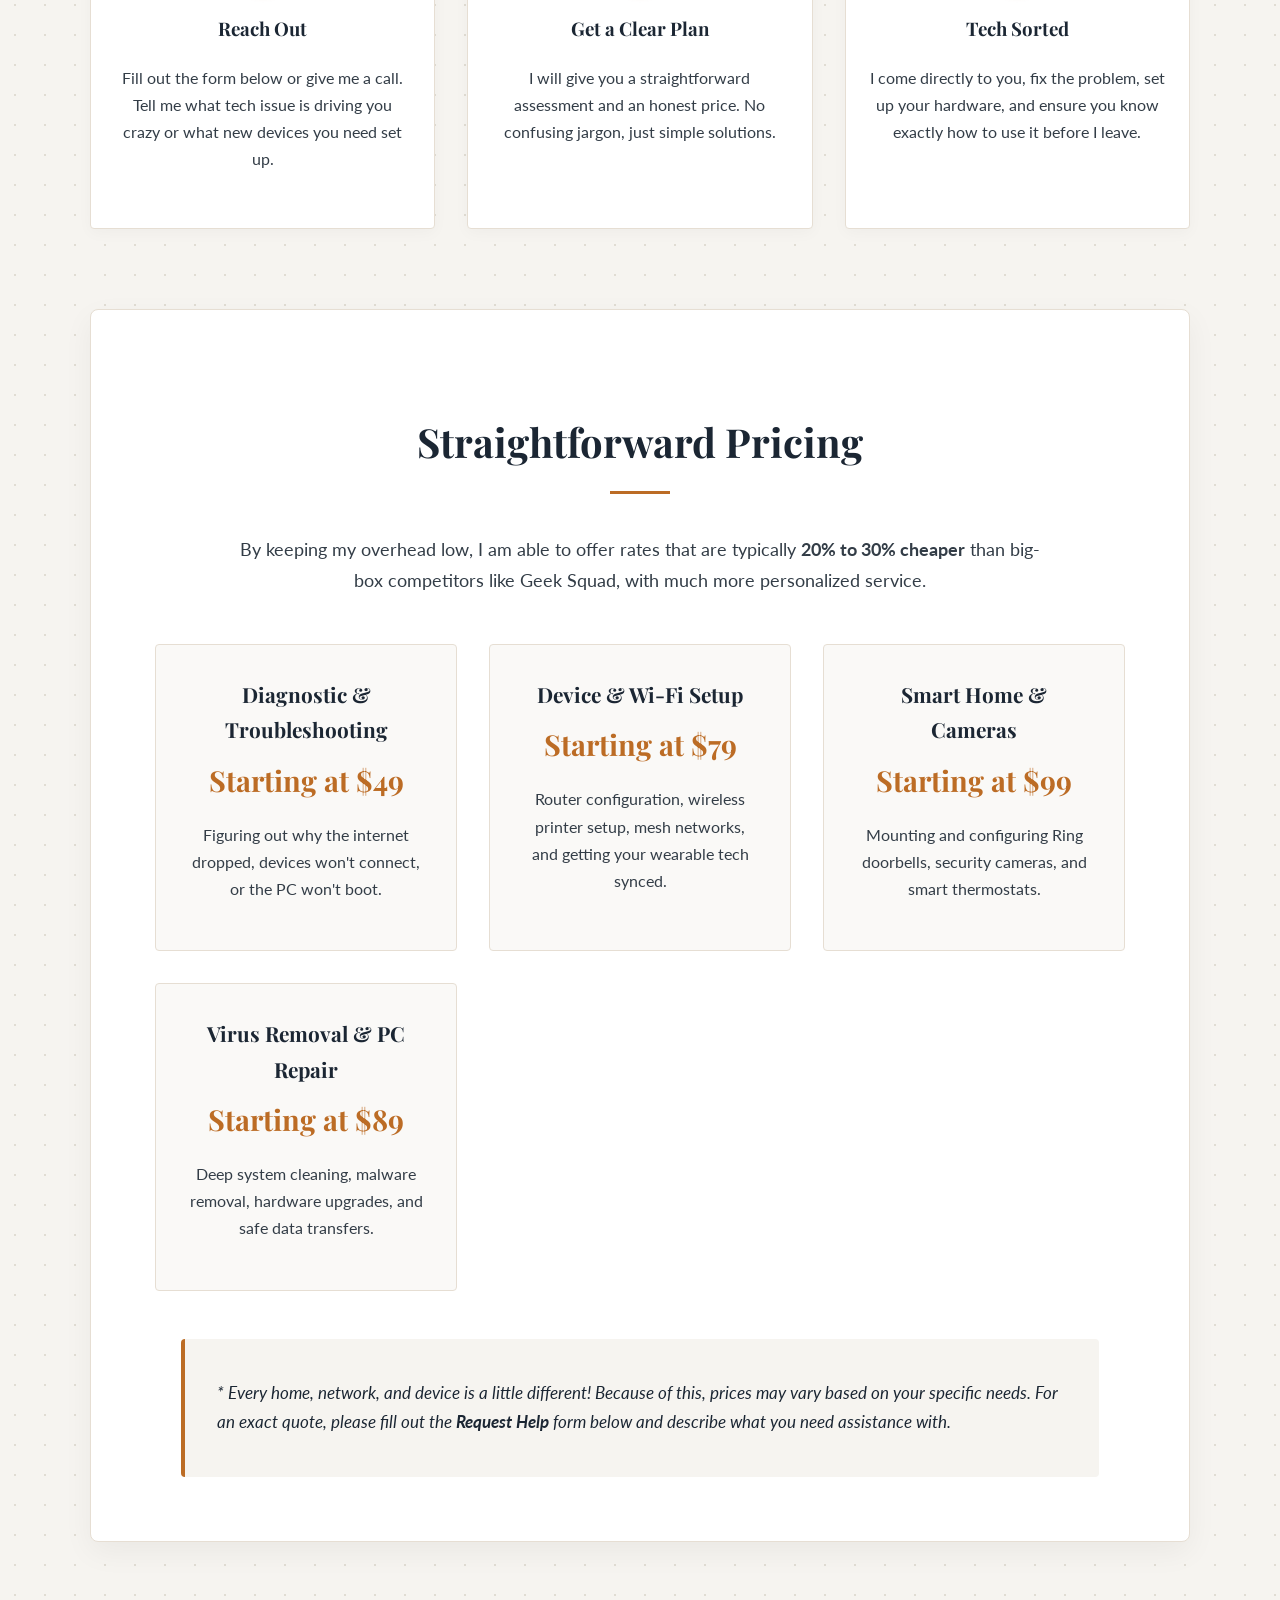
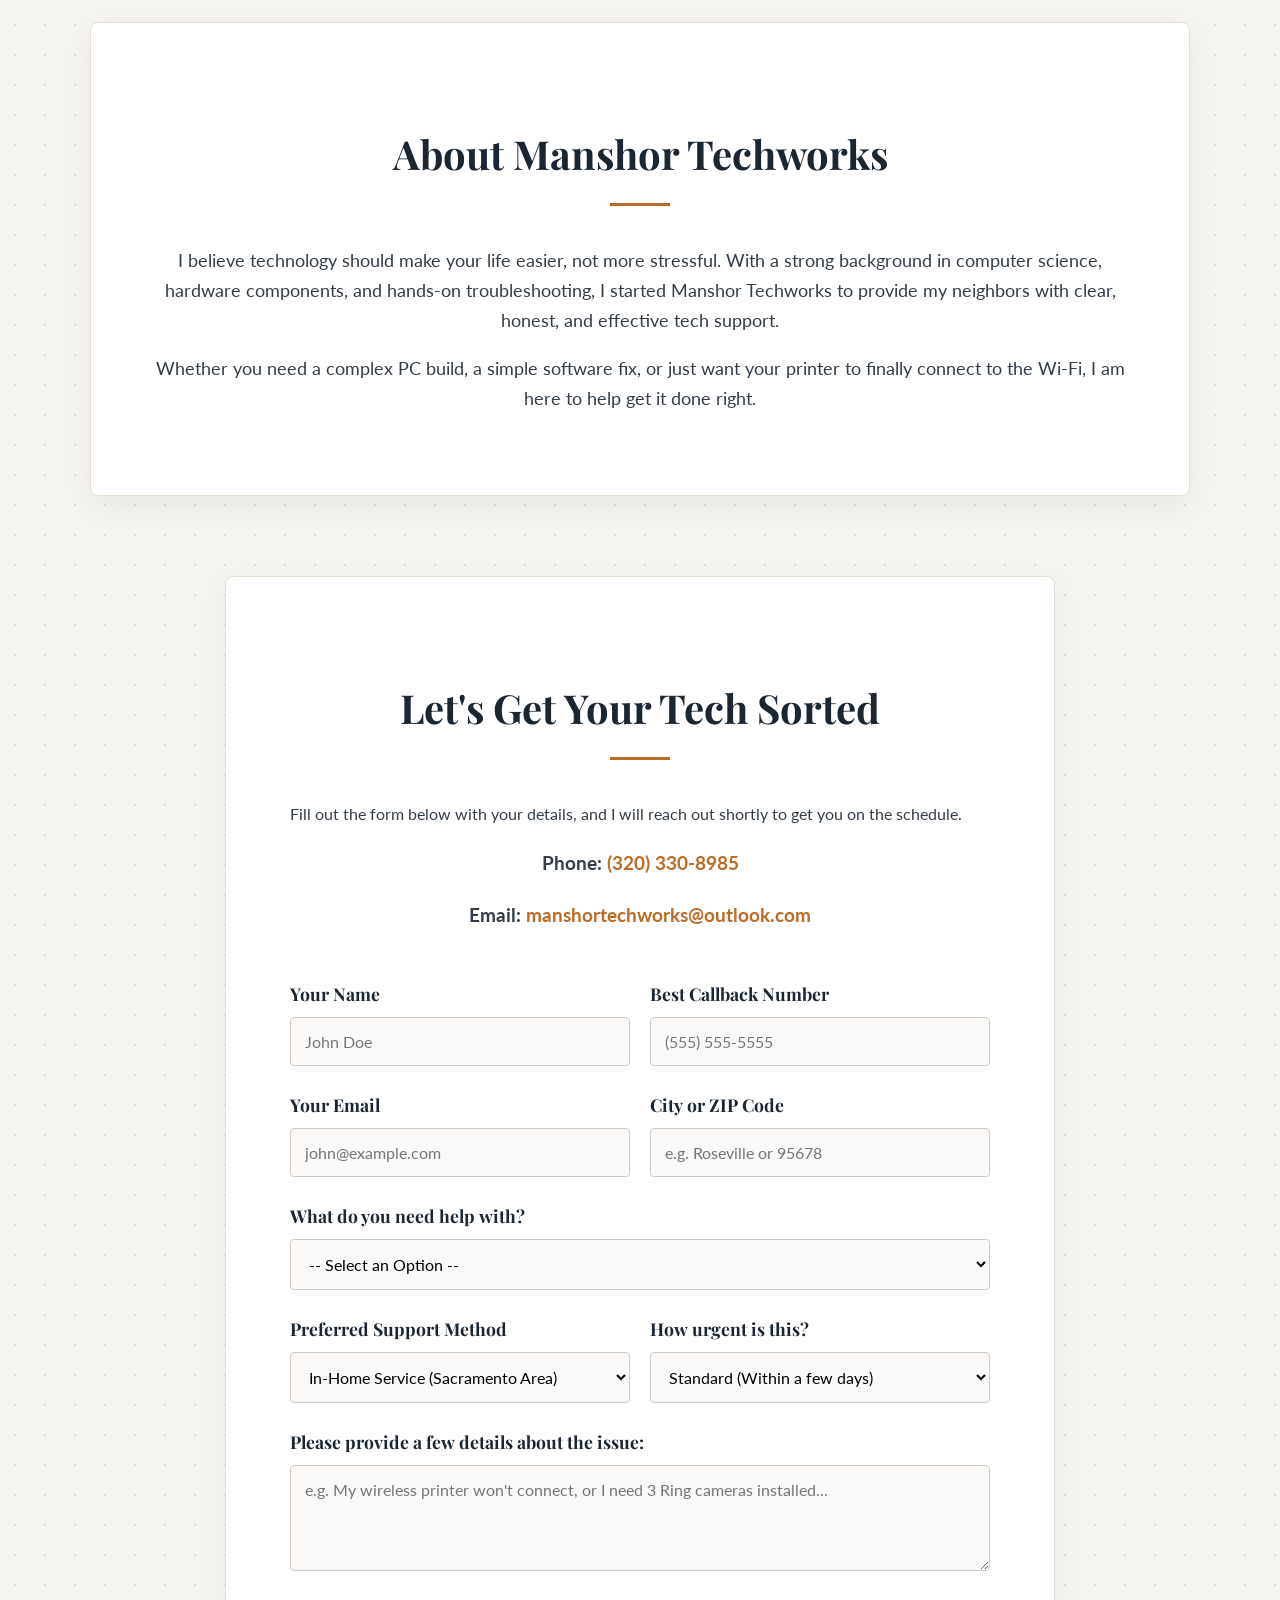
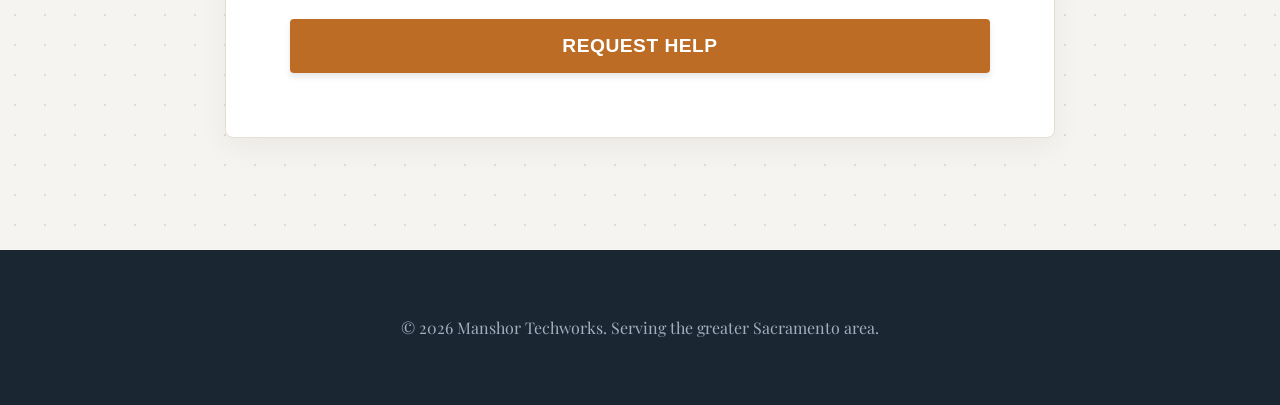
==== commit 74a59e49: "Update index.html" ====
--- a/index.html
+++ b/index.html
@@ -173,7 +173,7 @@
                     <div class="form-group half-width">
                         <label for="support_preference">Preferred Support Method</label>
                         <select id="support_preference" name="support_preference" required>
-                            <option value="In-Home Service (Sacramento Area)">In-Home Service (Sacramento Area)</option>
+                            <option value="In-Home Service">In-Home Service (Sacramento Area)</option>
                             <option value="Remote / Online Support">Remote / Online Support</option>
                         </select>
                     </div>
--- a/styles.css
+++ b/styles.css
@@ -352,6 +352,24 @@
     background-color: var(--text-dark);
     color: #a4b0be;
     font-family: 'Playfair Display', serif;
+}
+
+/* Contact Form Enhancements */
+.form-row {
+    display: flex;
+    gap: 20px;
+    margin-bottom: 0;
+}
+
+.half-width {
+    flex: 1;
+}
+
+@media (max-width: 768px) {
+    .form-row {
+        flex-direction: column;
+        gap: 0;
+    }
 }
 
 /* Mobile Responsiveness - Perfect for Phones */
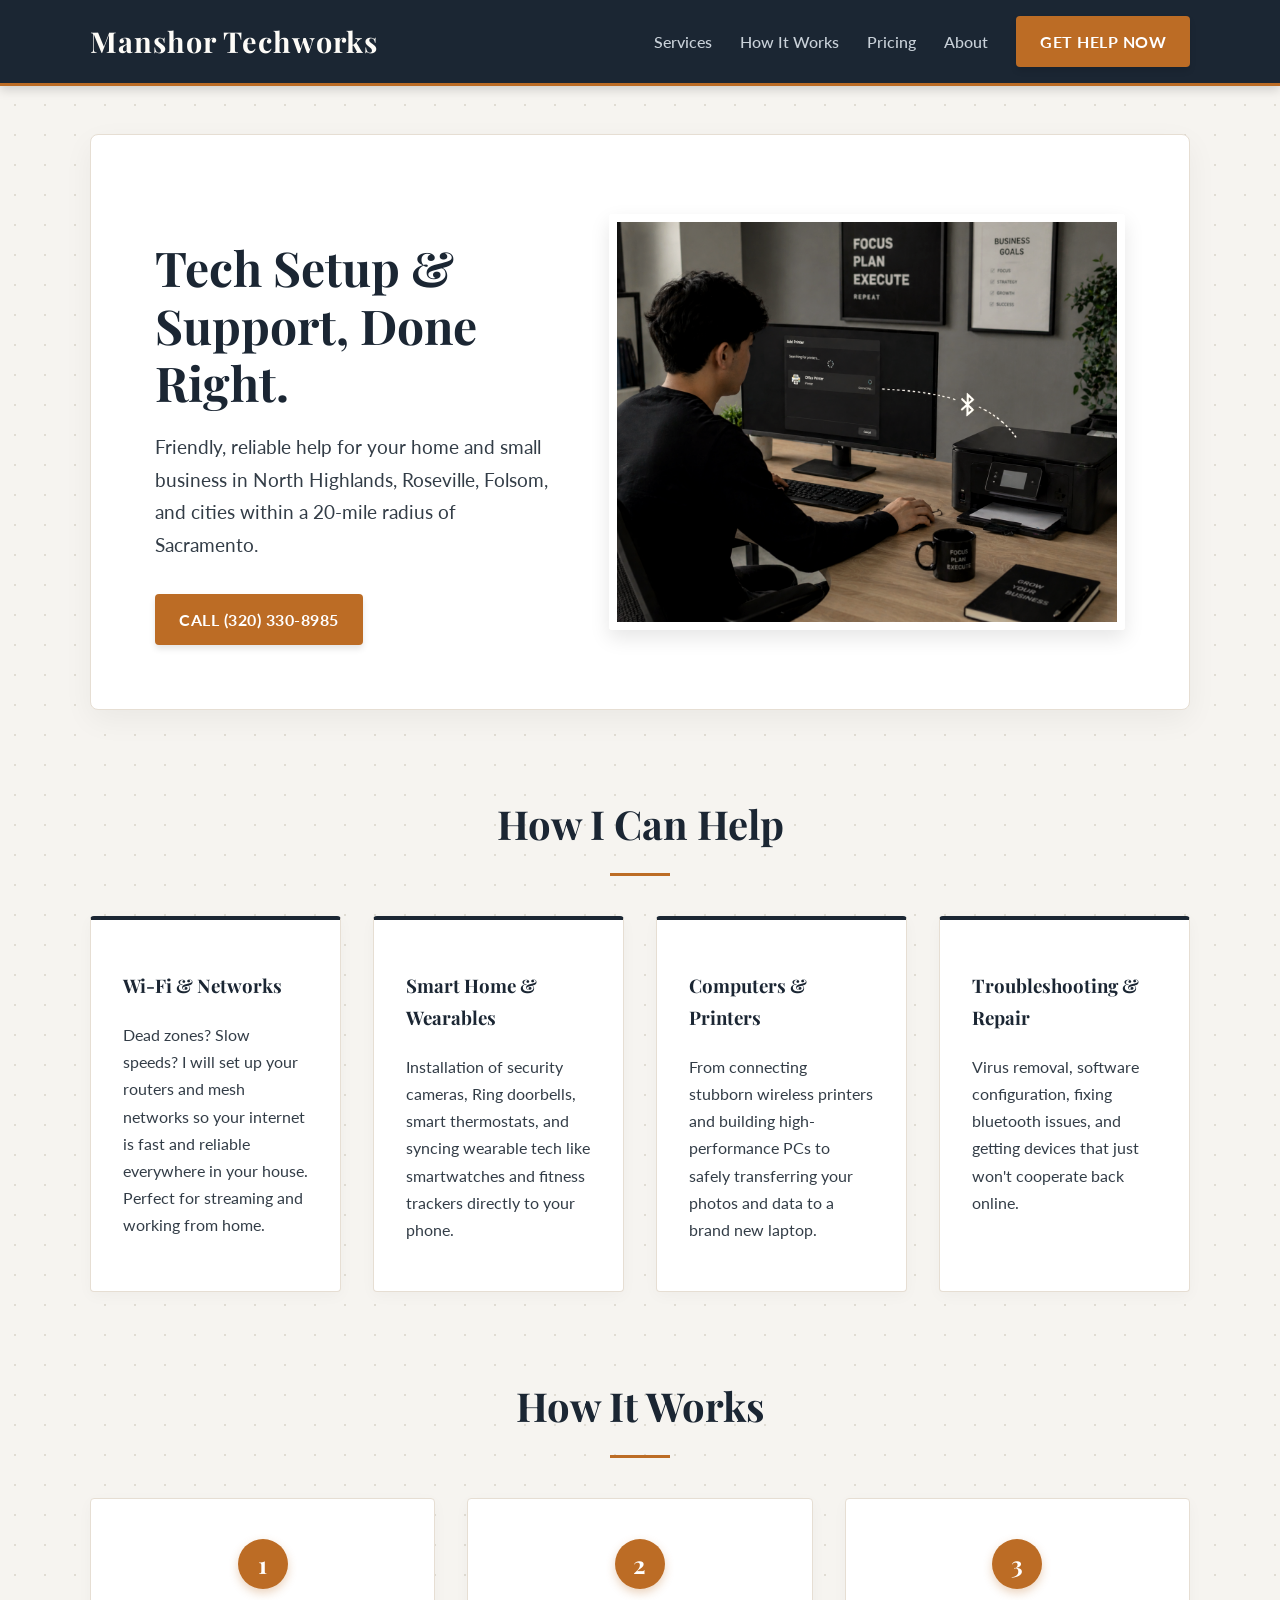
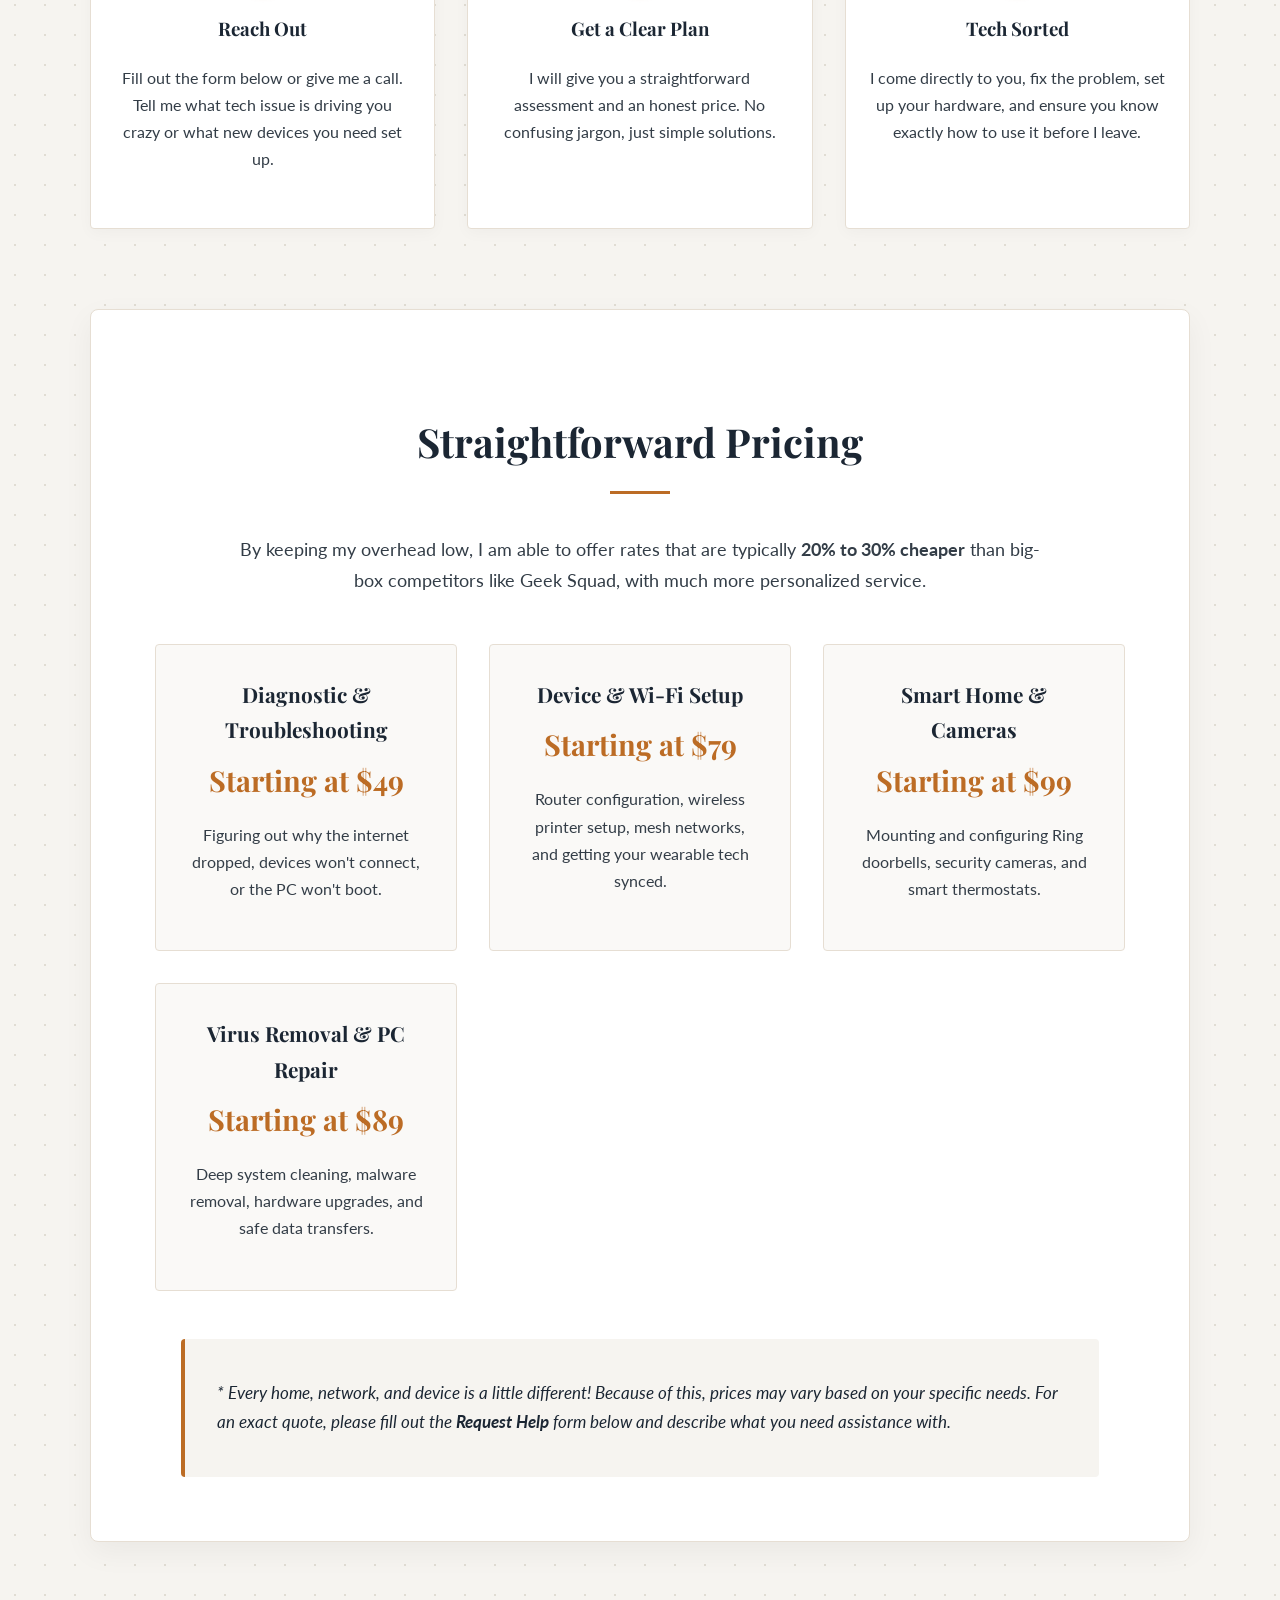
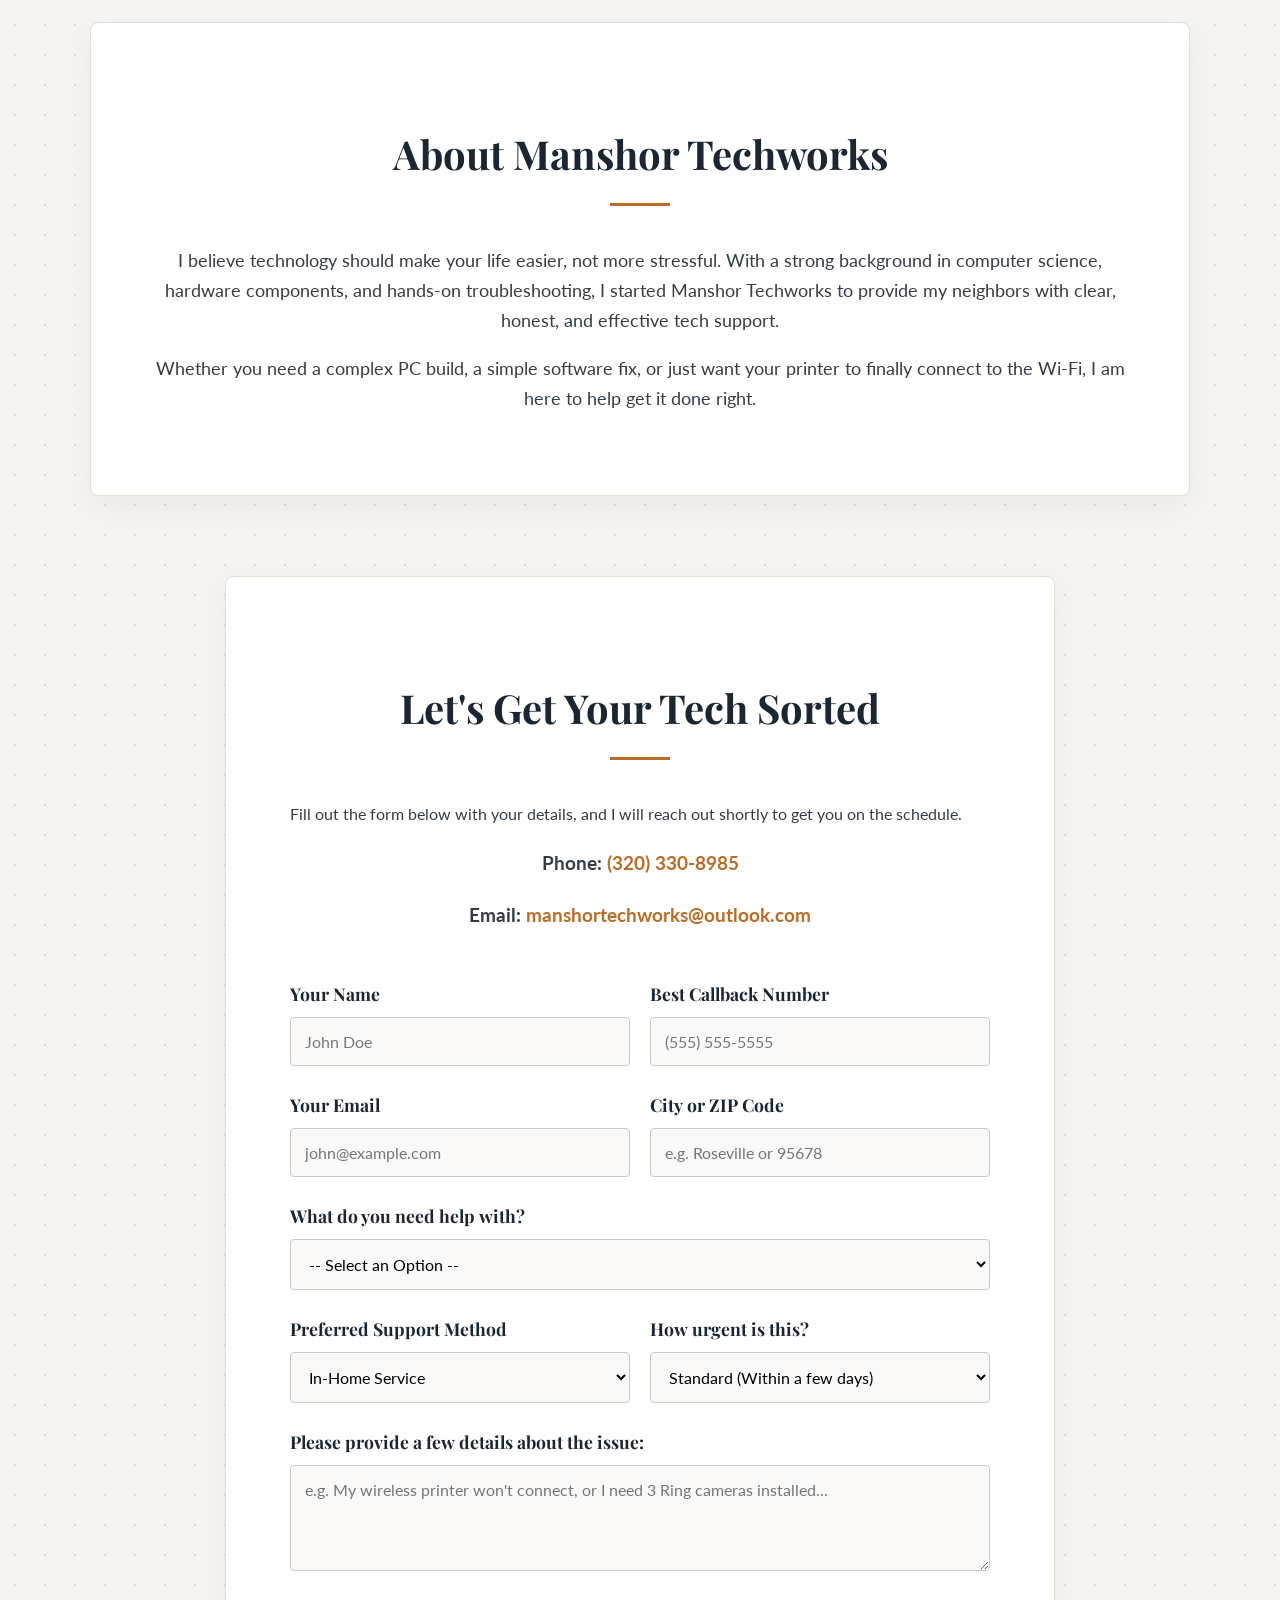
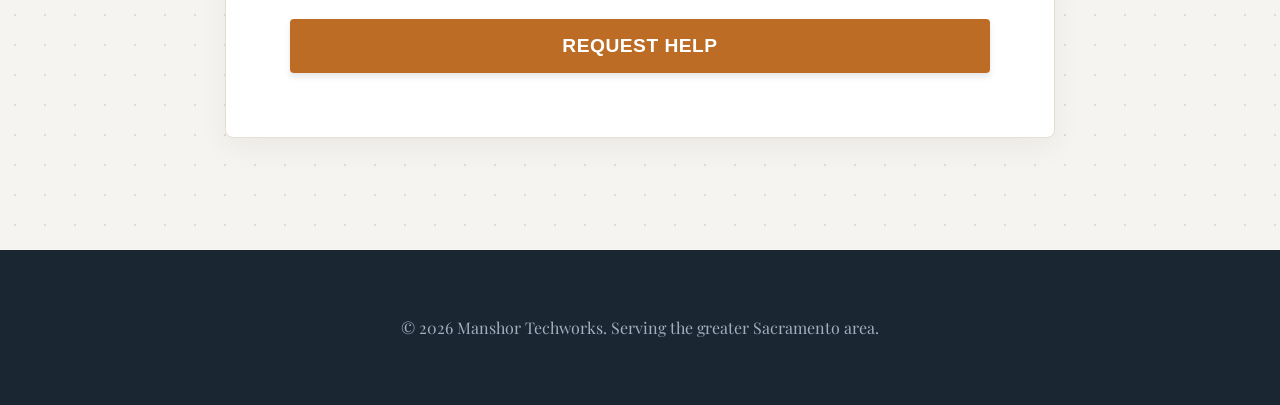
==== commit 91041450: "Update index.html small change" ====
--- a/index.html
+++ b/index.html
@@ -173,7 +173,7 @@
                     <div class="form-group half-width">
                         <label for="support_preference">Preferred Support Method</label>
                         <select id="support_preference" name="support_preference" required>
-                            <option value="In-Home Service">In-Home Service (Sacramento Area)</option>
+                            <option value="In-Home Service">In-Home Service </option>
                             <option value="Remote / Online Support">Remote / Online Support</option>
                         </select>
                     </div>
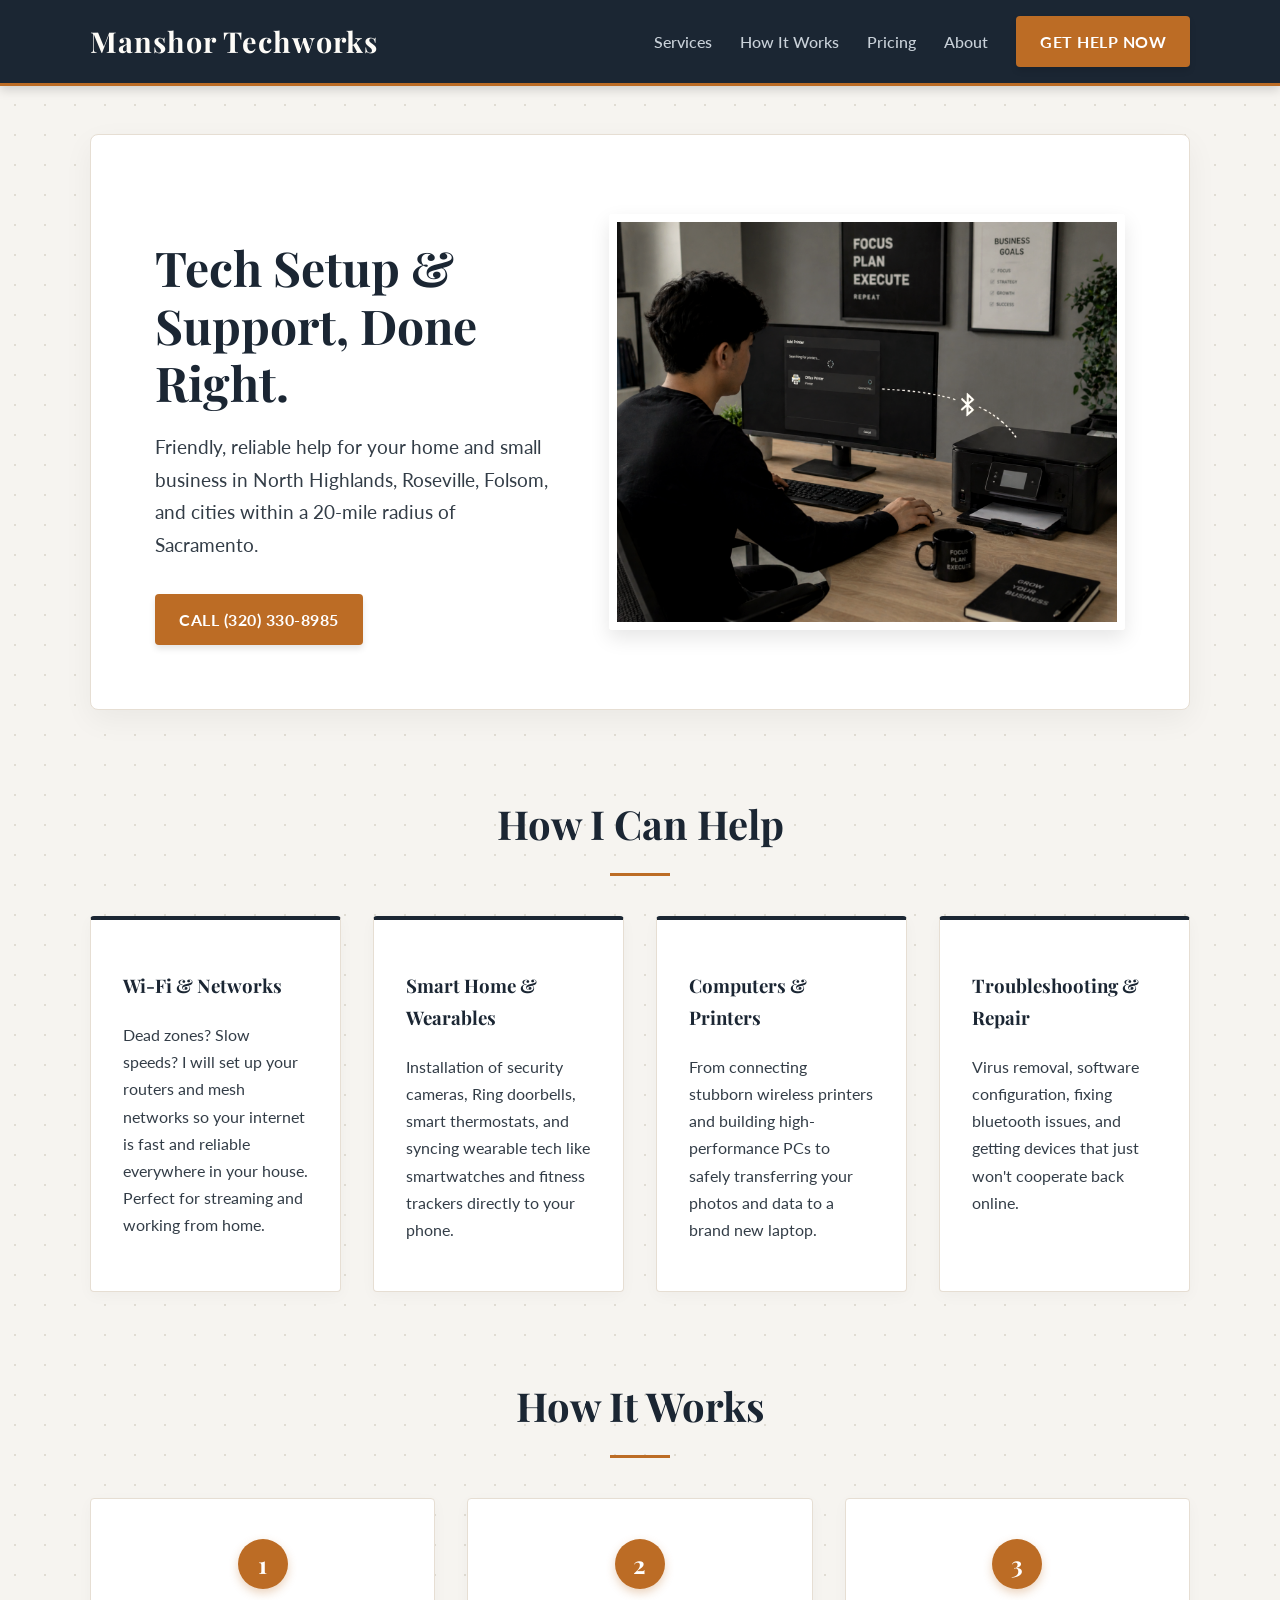
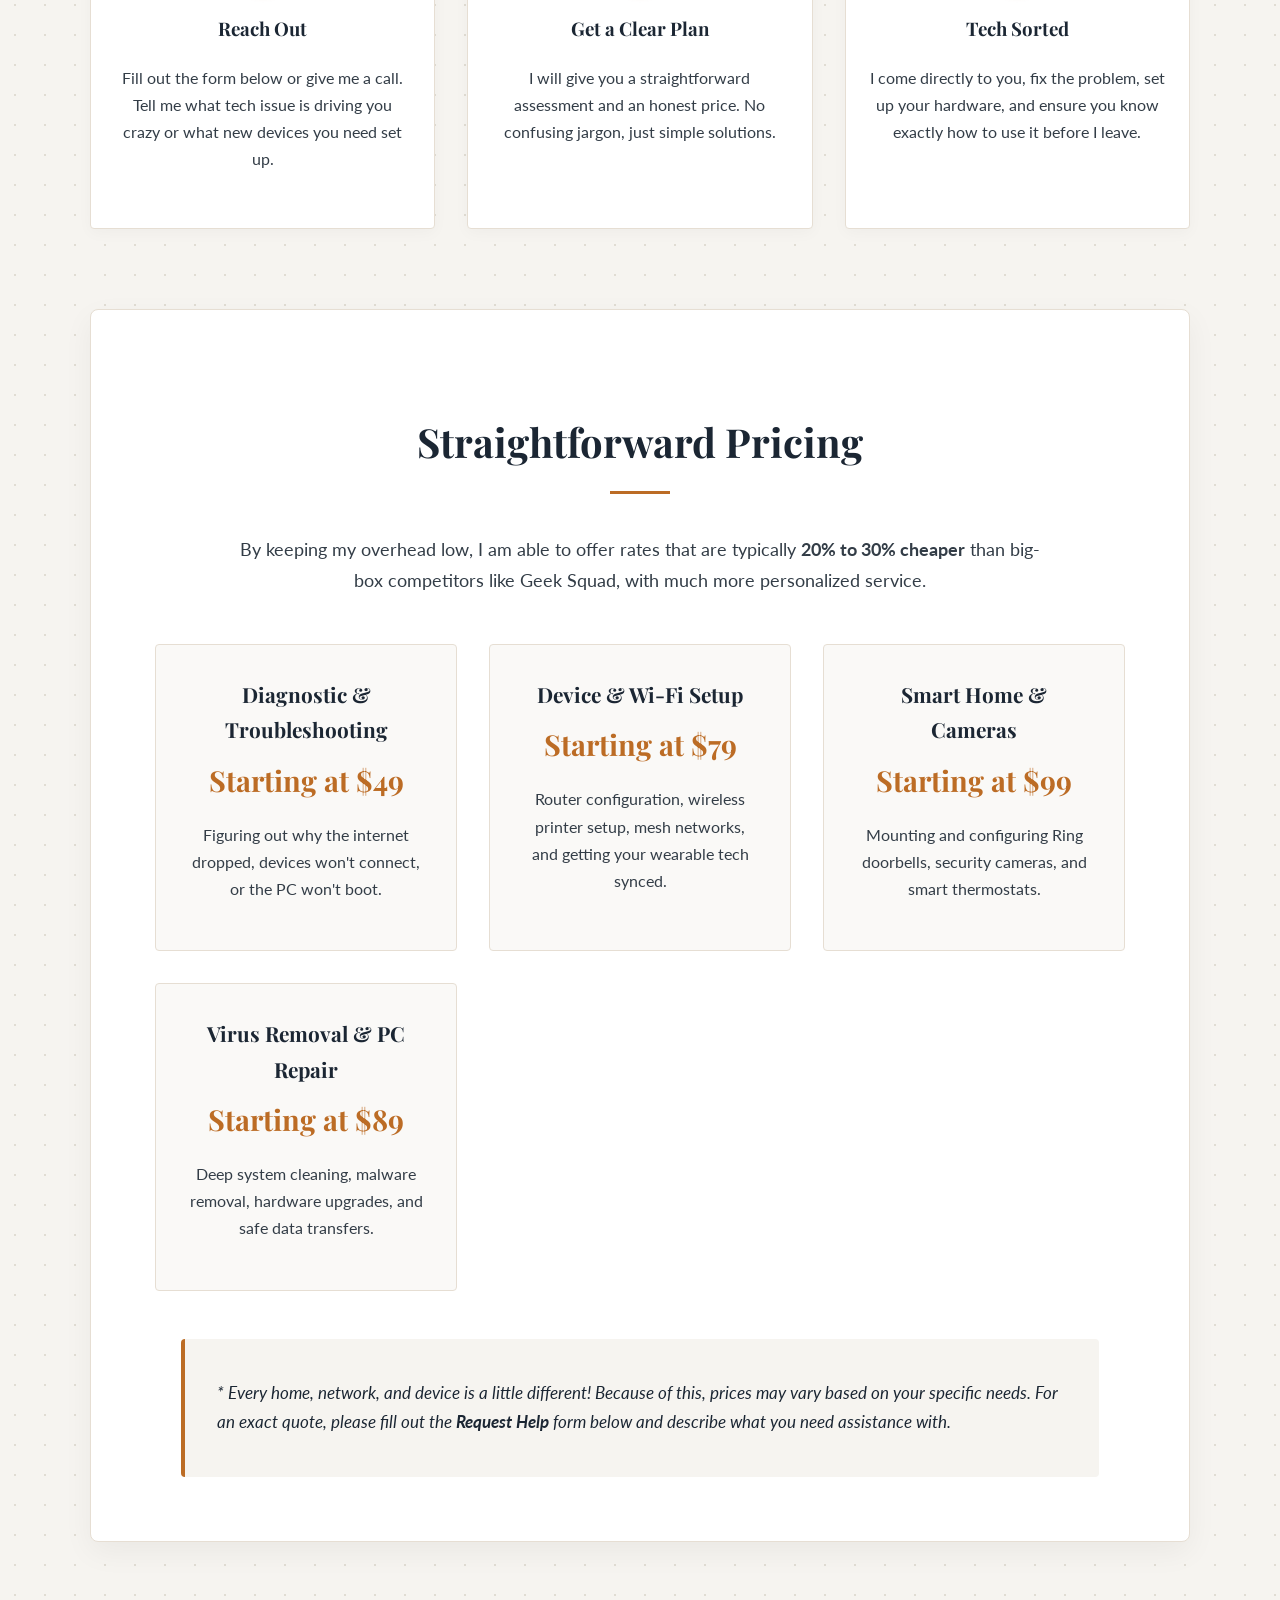
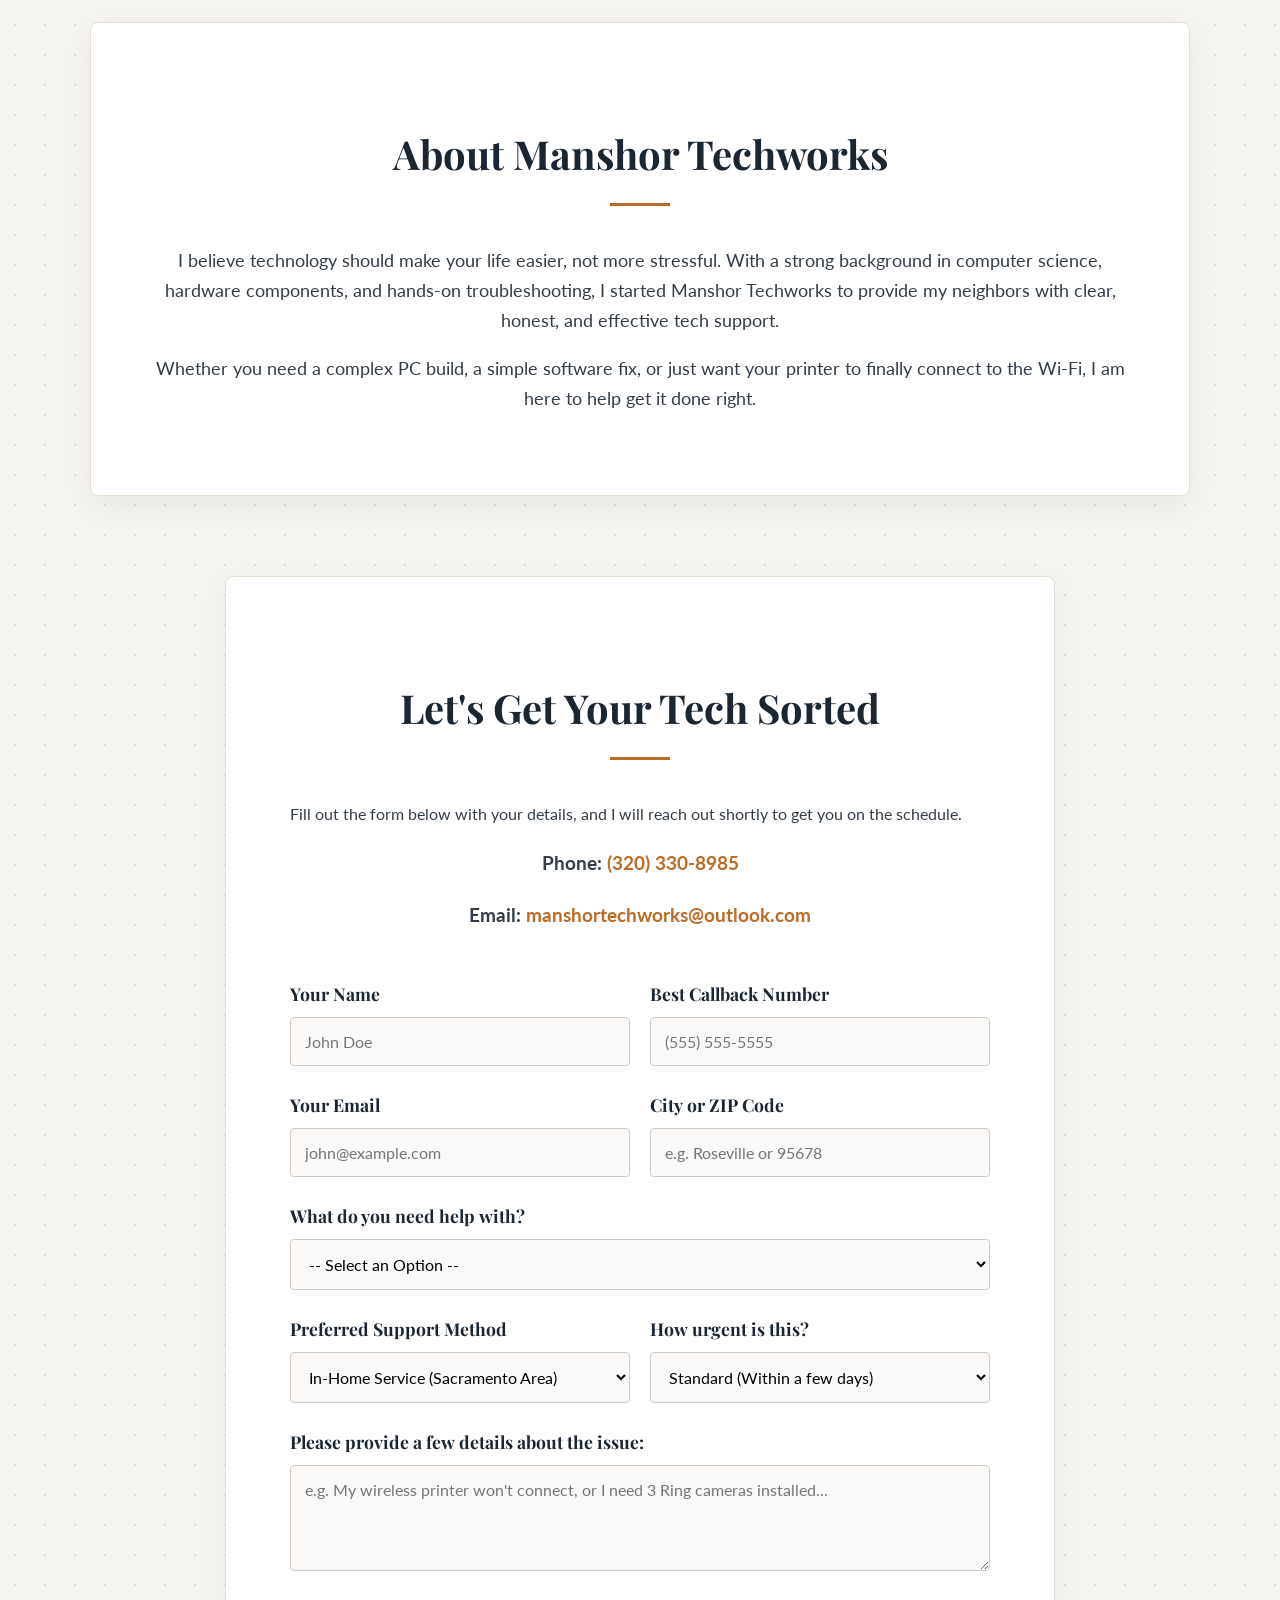
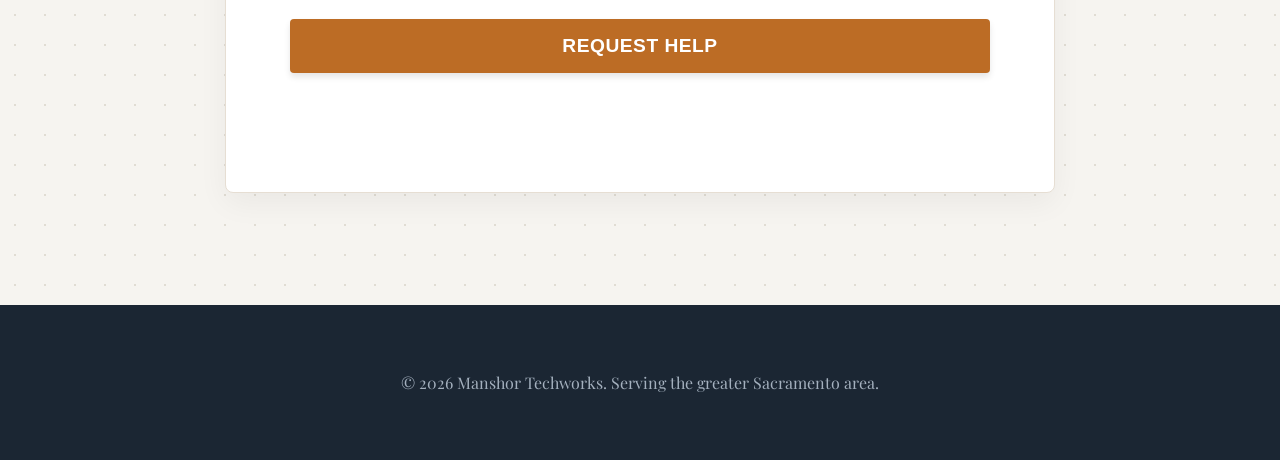
==== commit c71102da: "Update index.html Form fixed" ====
--- a/index.html
+++ b/index.html
@@ -131,8 +131,7 @@
                 <p><strong>Email:</strong> <a href="mailto:manshortechworks@outlook.com">manshortechworks@outlook.com</a></p>
             </div>
 
-            <form action="https://formspree.io/f/xwvajpvo" method="POST" class="contact-form">
-                <input type="hidden" name="_next" value="https://manshortechworks.it.com">
+            <form id="my-contact-form" action="https://formspree.io/f/xwvajpvo" method="POST" class="contact-form">
                 
                 <div class="form-row">
                     <div class="form-group half-width">
@@ -173,7 +172,7 @@
                     <div class="form-group half-width">
                         <label for="support_preference">Preferred Support Method</label>
                         <select id="support_preference" name="support_preference" required>
-                            <option value="In-Home Service">In-Home Service </option>
+                            <option value="In-Home Service (Sacramento Area)">In-Home Service (Sacramento Area)</option>
                             <option value="Remote / Online Support">Remote / Online Support</option>
                         </select>
                     </div>
@@ -193,6 +192,8 @@
                 </div>
 
                 <button type="submit" class="btn-primary">Request Help</button>
+                
+                <p id="form-status" style="margin-top: 15px; font-weight: bold; text-align: center;"></p>
             </form>
         </section>
     </main>
@@ -200,5 +201,35 @@
     <footer>
         <p>&copy; 2026 Manshor Techworks. Serving the greater Sacramento area.</p>
     </footer>
+
+    <script>
+        var form = document.getElementById("my-contact-form");
+        var statusMsg = document.getElementById("form-status");
+
+        form.addEventListener("submit", async function(event) {
+            event.preventDefault(); 
+            var data = new FormData(event.target);
+            
+            fetch(event.target.action, {
+                method: form.method,
+                body: data,
+                headers: {
+                    'Accept': 'application/json'
+                }
+            }).then(response => {
+                if (response.ok) {
+                    statusMsg.innerHTML = "Success! Your request has been sent. I will reach out shortly.";
+                    statusMsg.style.color = "#28a745"; 
+                    form.reset(); 
+                } else {
+                    statusMsg.innerHTML = "Oops! There was a problem submitting your form.";
+                    statusMsg.style.color = "#dc3545"; 
+                }
+            }).catch(error => {
+                statusMsg.innerHTML = "Oops! There was a problem. Please try calling instead.";
+                statusMsg.style.color = "#dc3545";
+            });
+        });
+    </script>
 </body>
 </html>
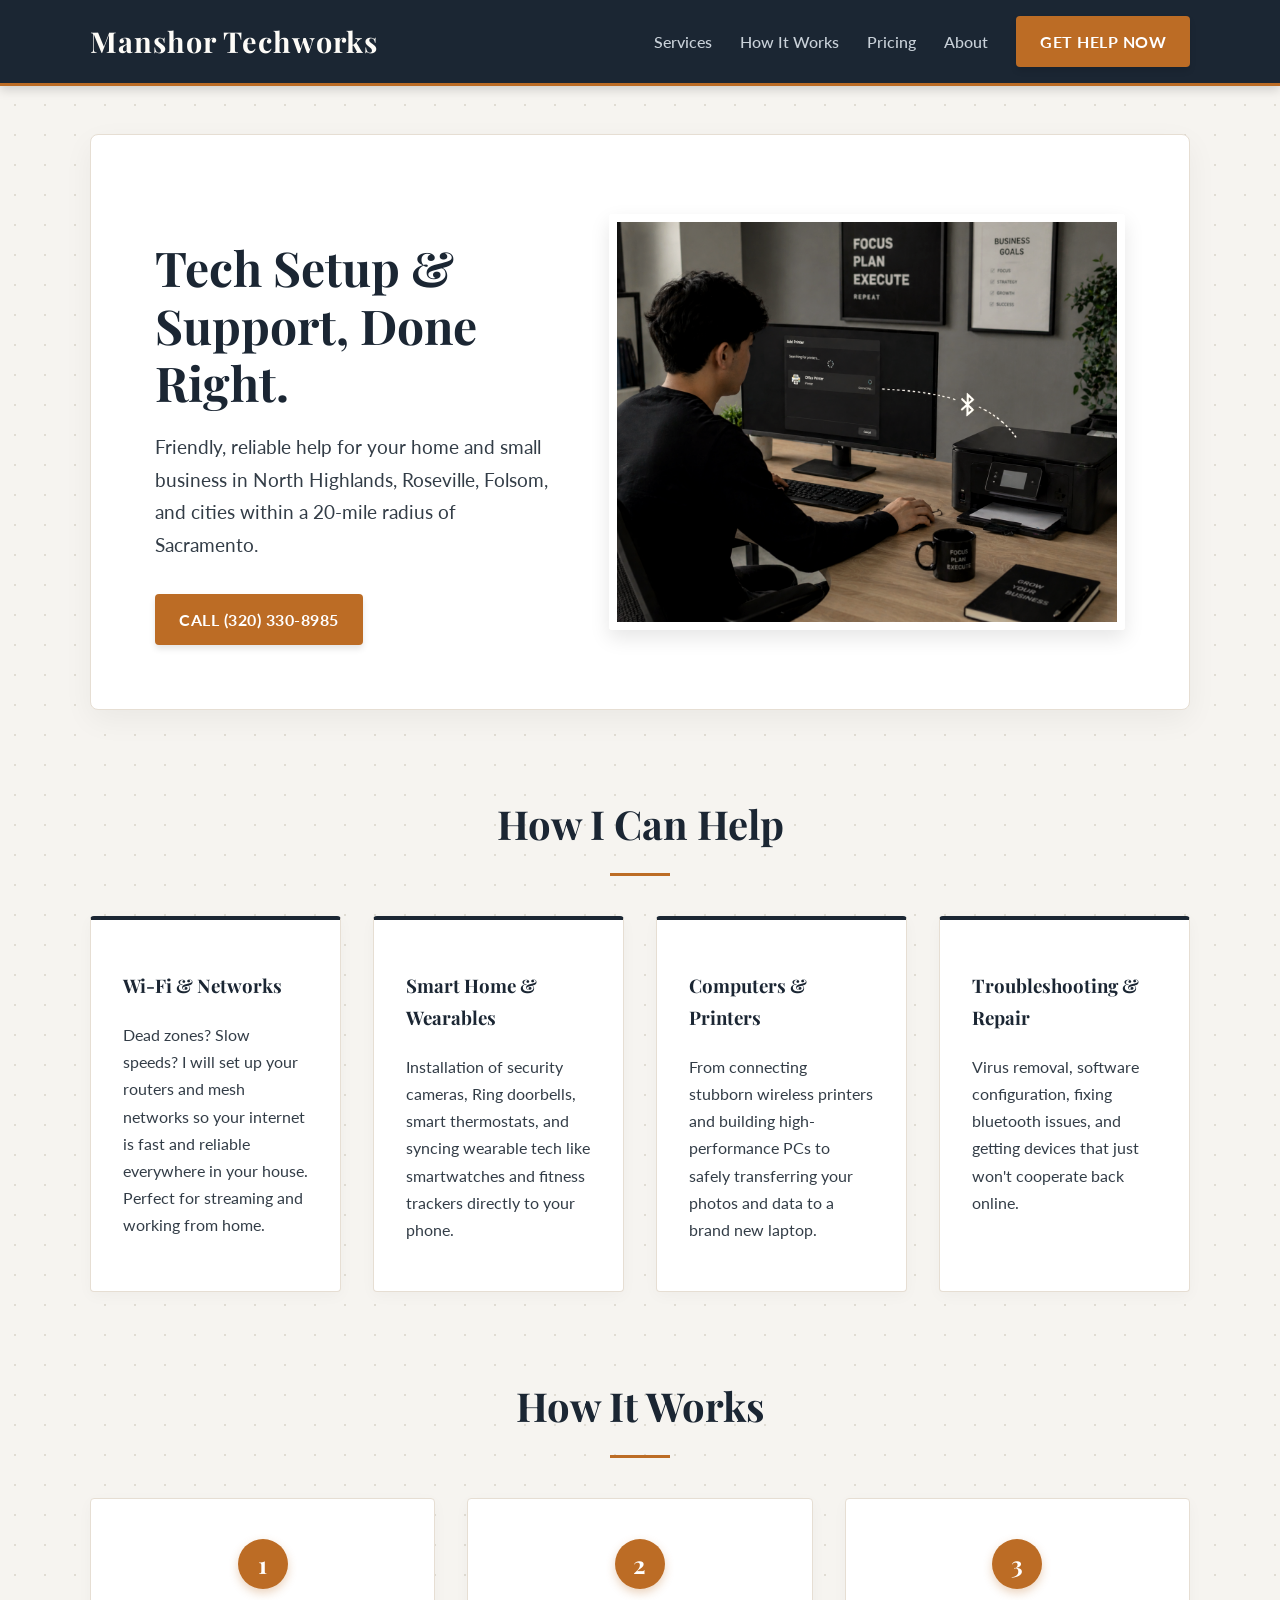
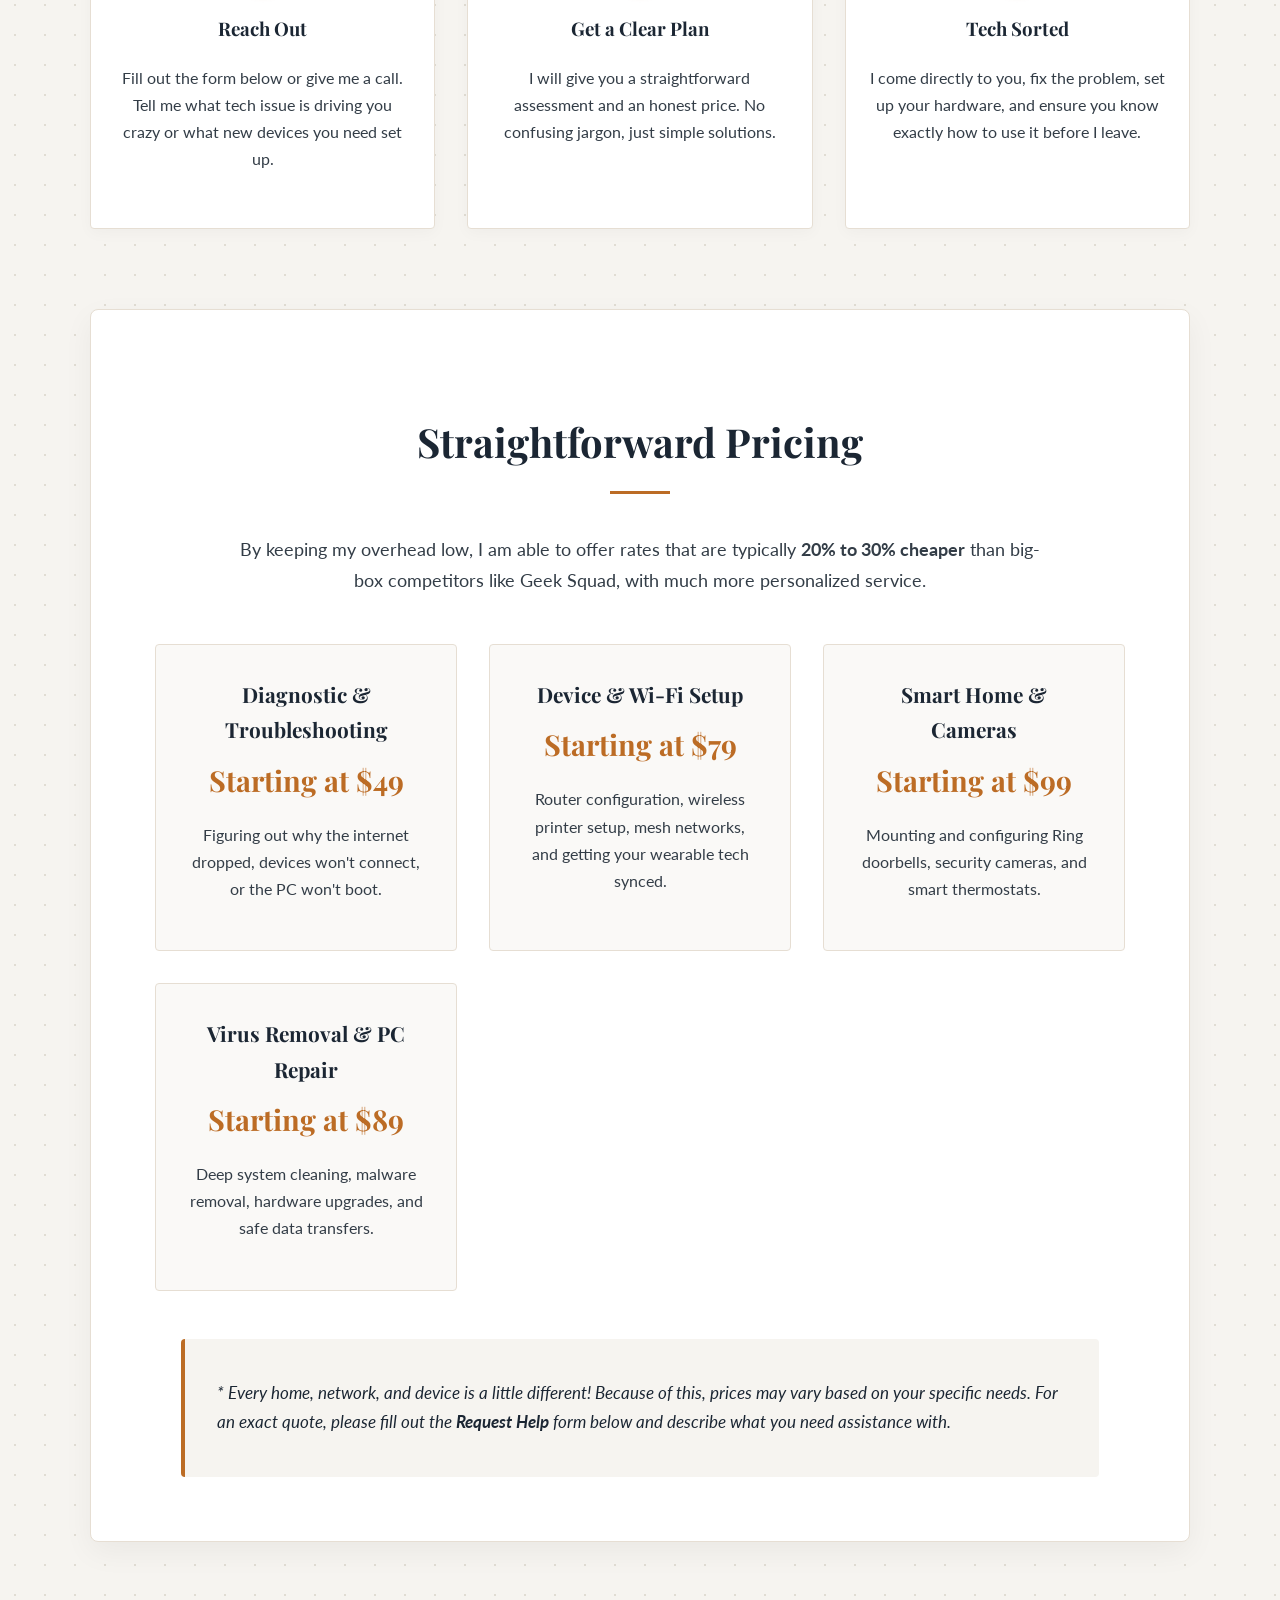
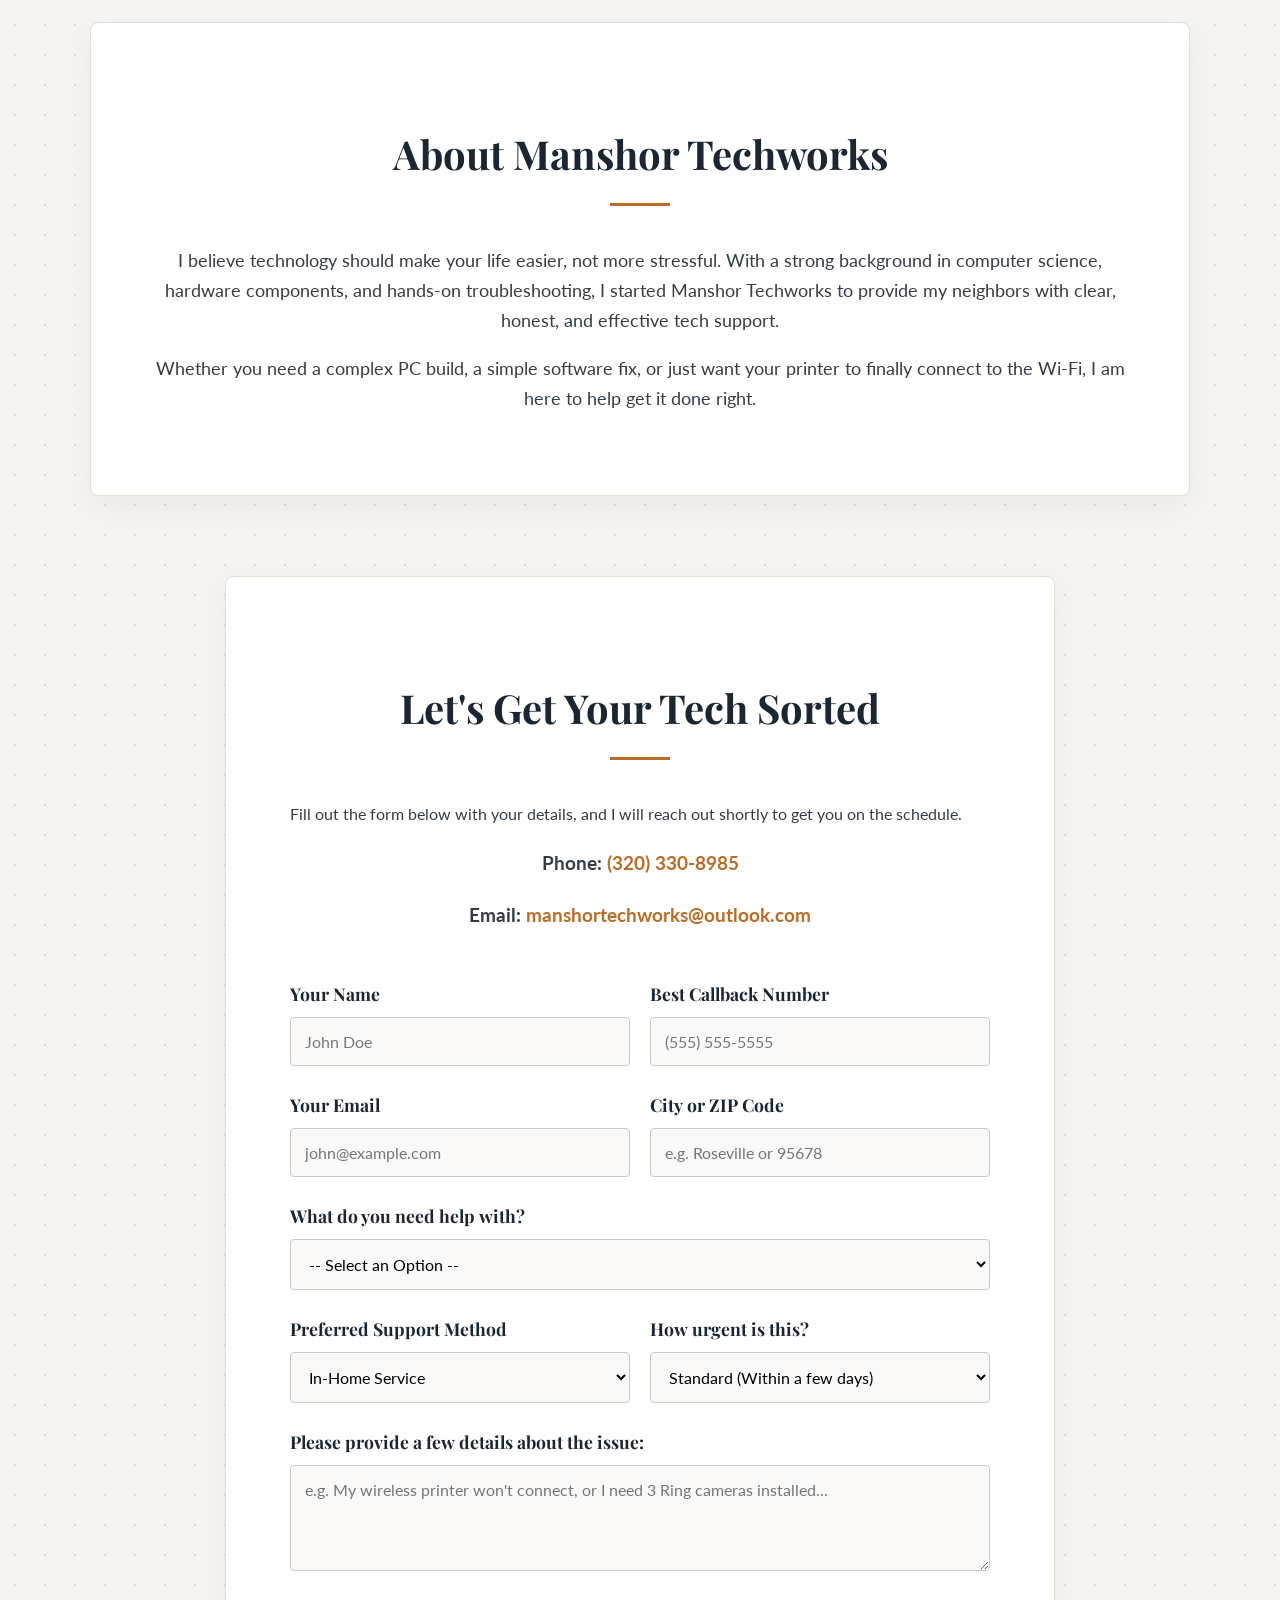
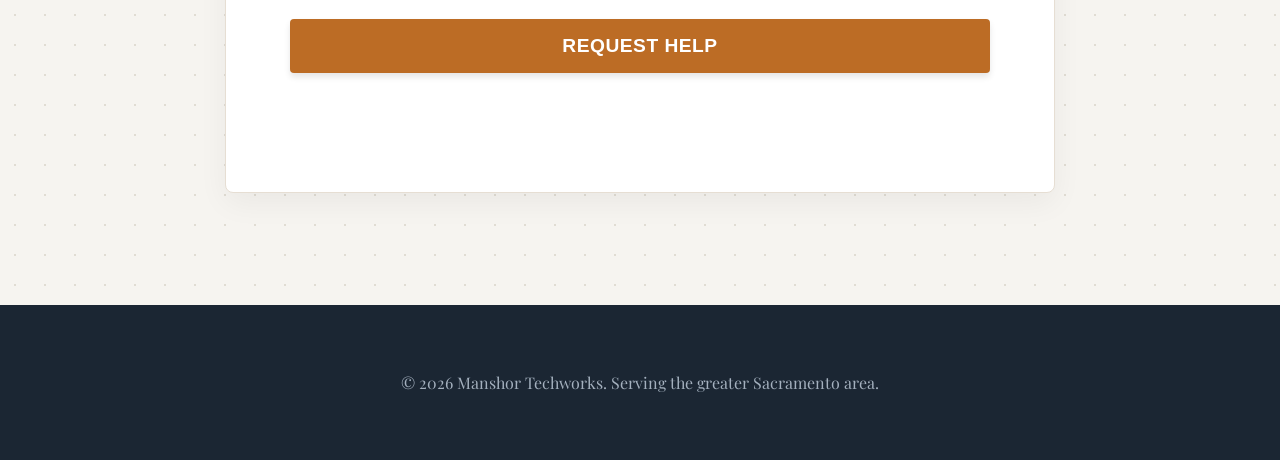
==== commit 2cfd6dcb: "Update index.html" ====
--- a/index.html
+++ b/index.html
@@ -172,7 +172,7 @@
                     <div class="form-group half-width">
                         <label for="support_preference">Preferred Support Method</label>
                         <select id="support_preference" name="support_preference" required>
-                            <option value="In-Home Service (Sacramento Area)">In-Home Service (Sacramento Area)</option>
+                            <option value="In-Home Service">In-Home Service </option>
                             <option value="Remote / Online Support">Remote / Online Support</option>
                         </select>
                     </div>
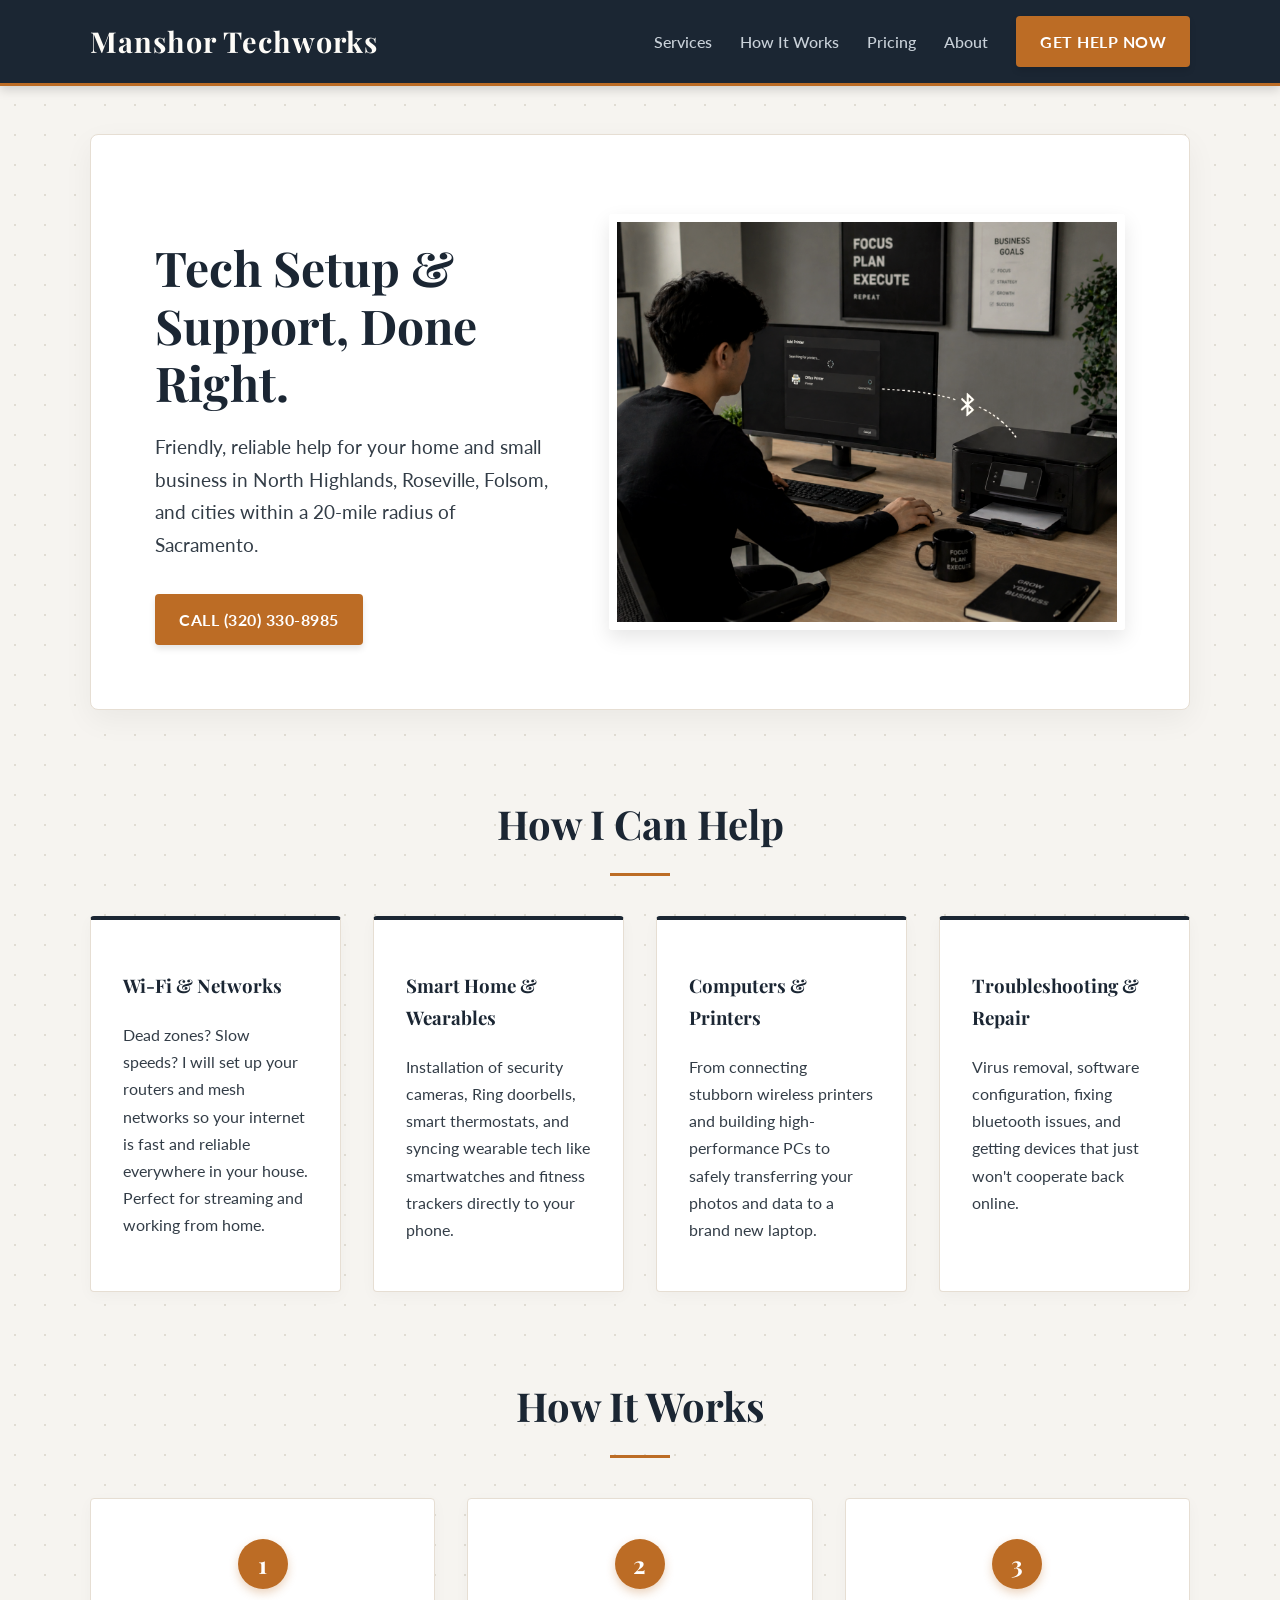
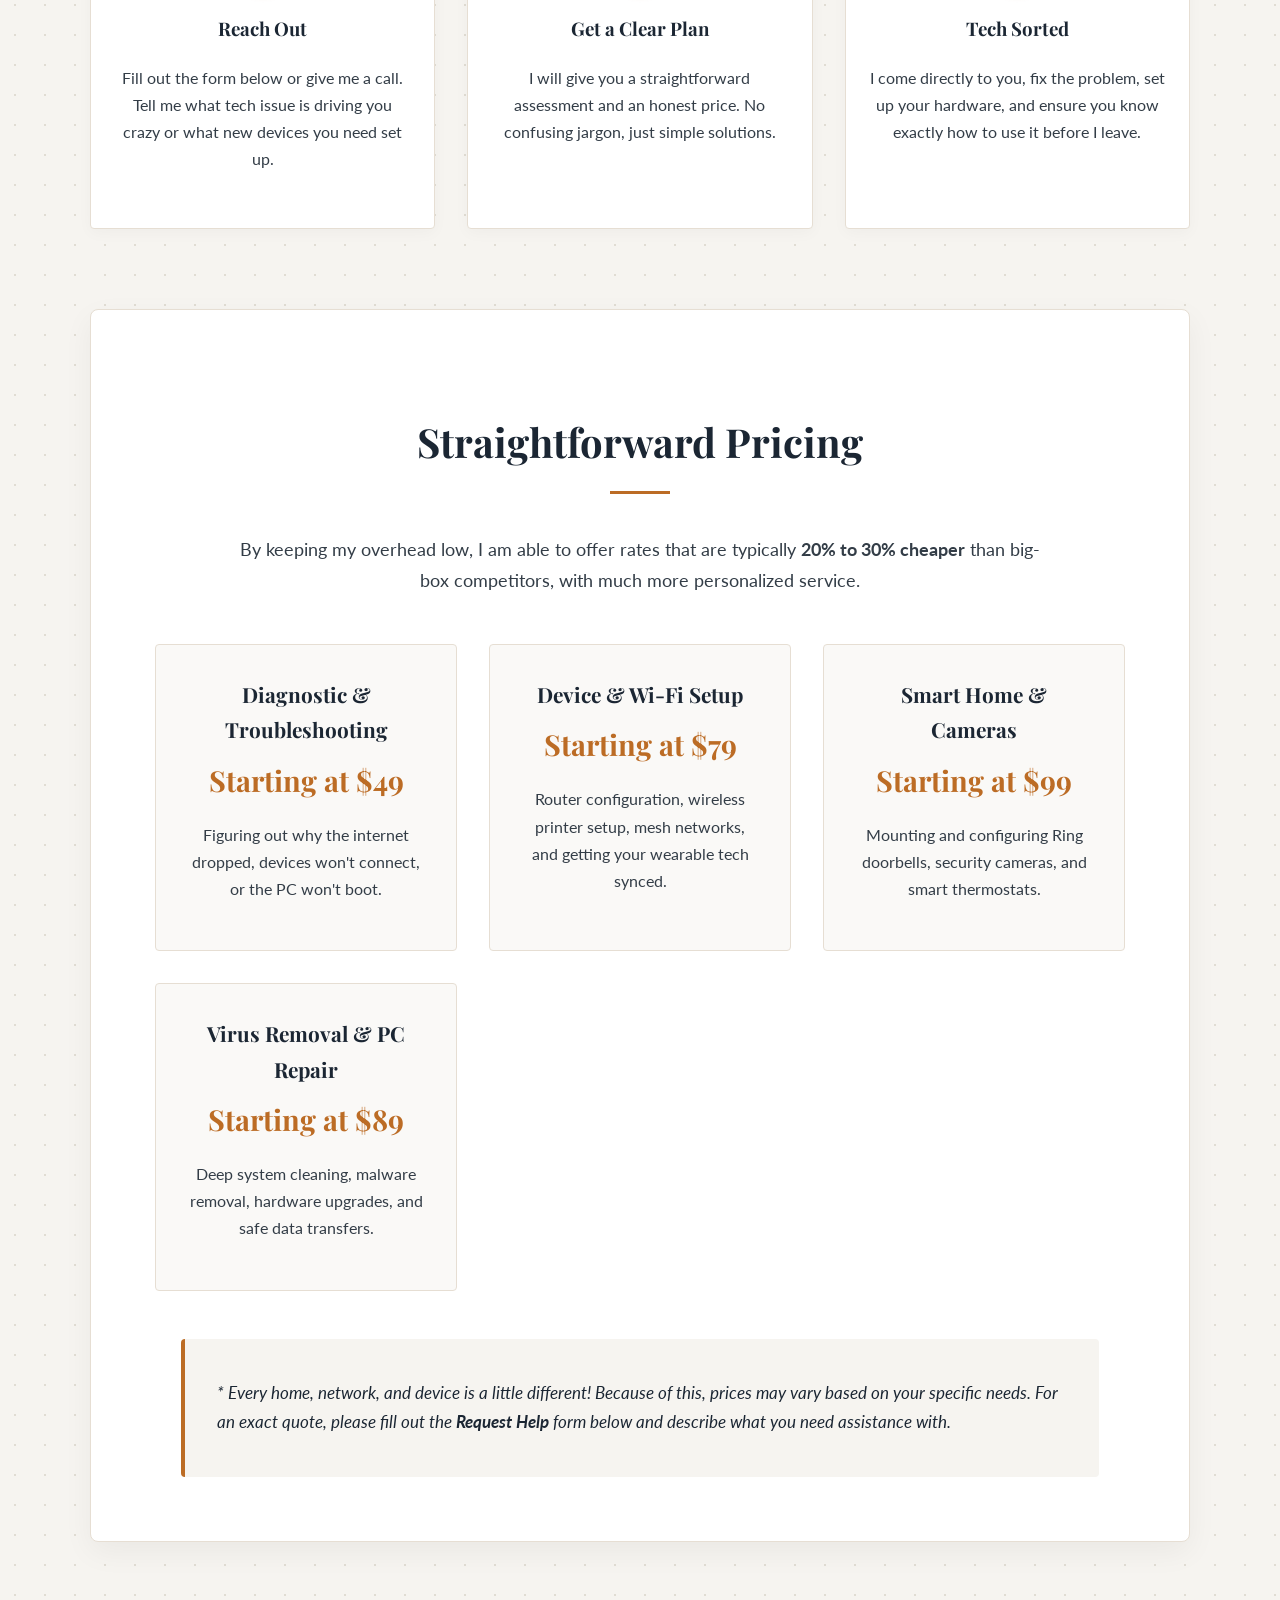
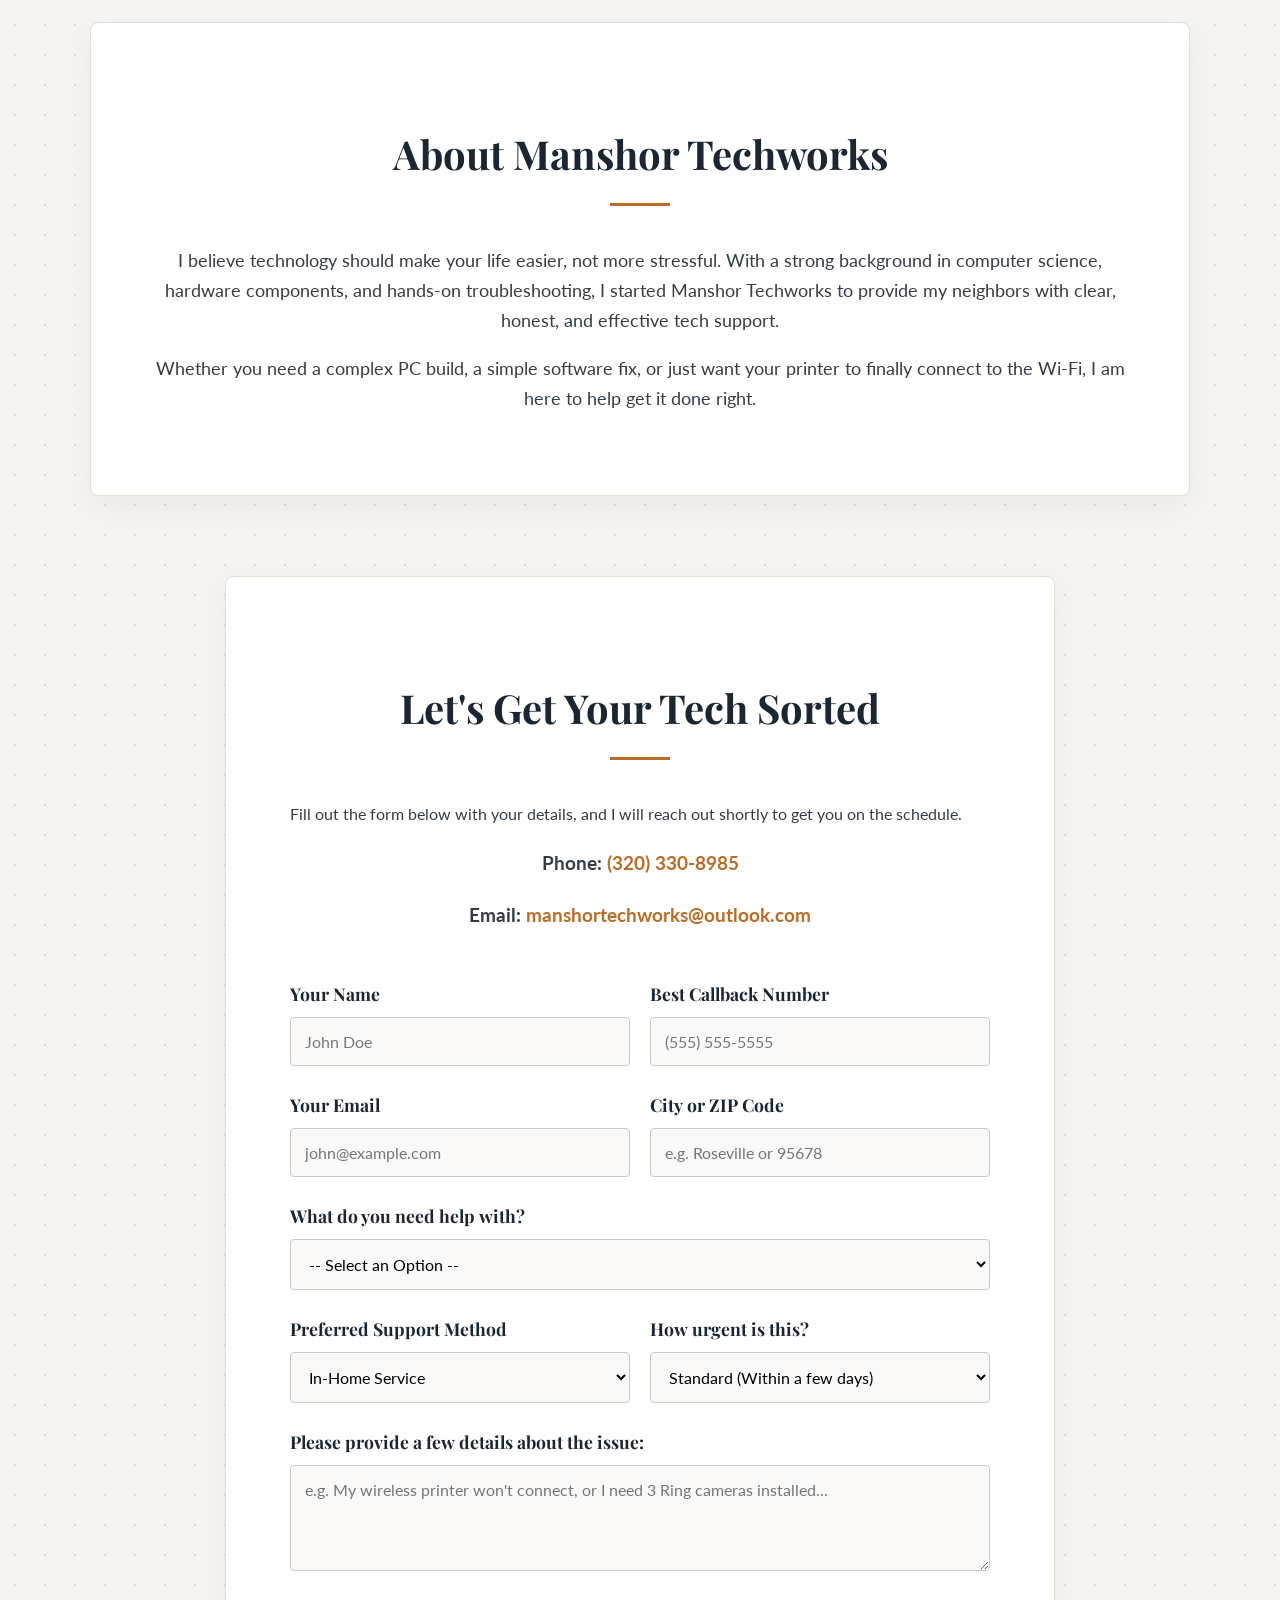
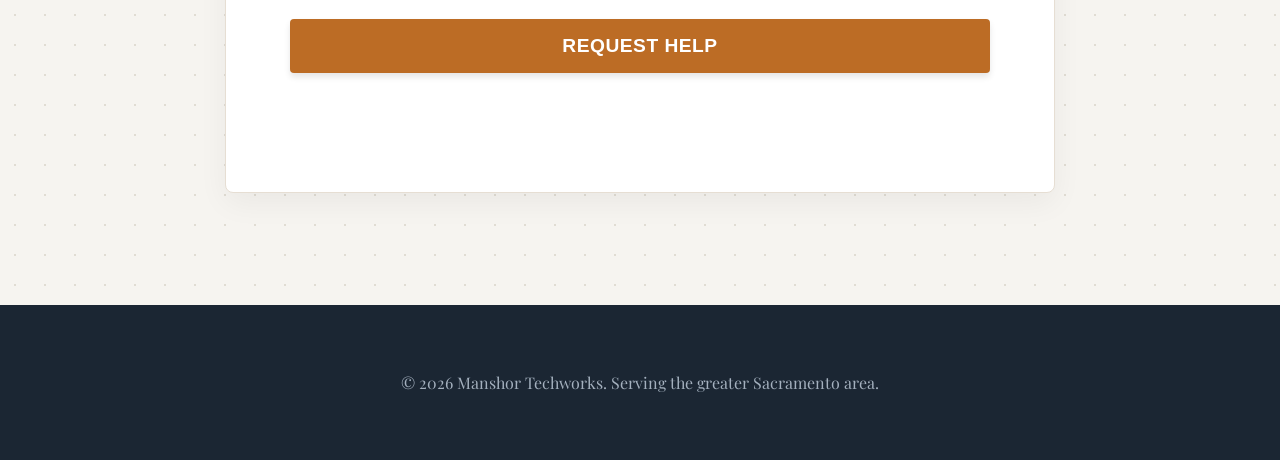
==== commit 29ab200a: "Update index.html" ====
--- a/index.html
+++ b/index.html
@@ -4,7 +4,20 @@
     <meta charset="UTF-8">
     <meta name="viewport" content="width=device-width, initial-scale=1.0">
     <title>Manshor Techworks | Sacramento & Roseville Tech Services</title>
-    <link rel="icon" type="image/png" href="favicon.png">
+
+    <link rel="icon" href="/favicon.png" sizes="48x48">
+    <link rel="apple-touch-icon" href="/favicon.png">
+    
+    <meta property="og:site_name" content="Manshor Techworks">
+    
+    <script type="application/ld+json">
+    {
+      "@context": "https://schema.org",
+      "@type": "WebSite",
+      "name": "Manshor Techworks",
+      "url": "https://manshortechworks.it.com/"
+    }
+    </script>
     
     <script>
       window.va = window.va || function () { (window.vaq = window.vaq || []).push(arguments); };
@@ -86,7 +99,7 @@
 
         <section id="pricing" class="pricing">
             <h2>Straightforward Pricing</h2>
-            <p class="pricing-intro">By keeping my overhead low, I am able to offer rates that are typically <strong>20% to 30% cheaper</strong> than big-box competitors like Geek Squad, with much more personalized service.</p>
+            <p class="pricing-intro">By keeping my overhead low, I am able to offer rates that are typically <strong>20% to 30% cheaper</strong> than big-box competitors, with much more personalized service.</p>
             
             <div class="pricing-grid">
                 <div class="price-card">
